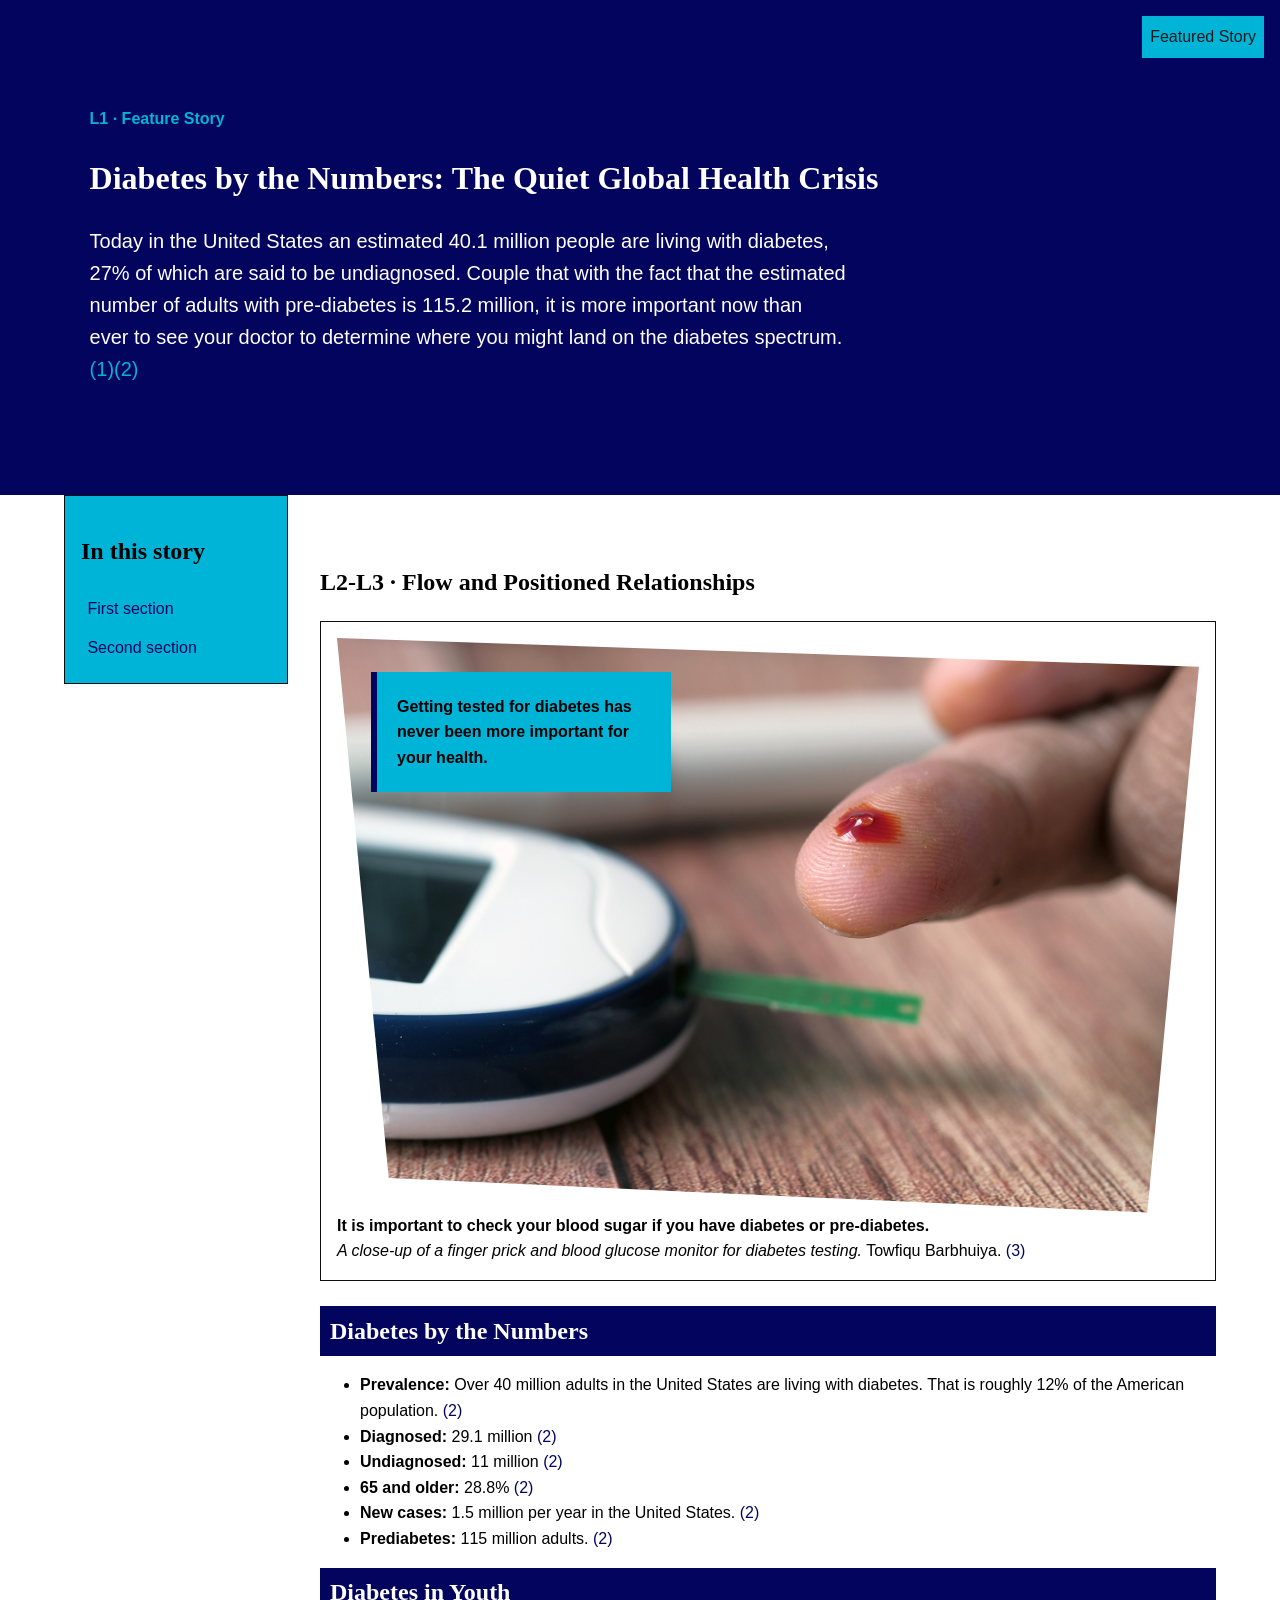
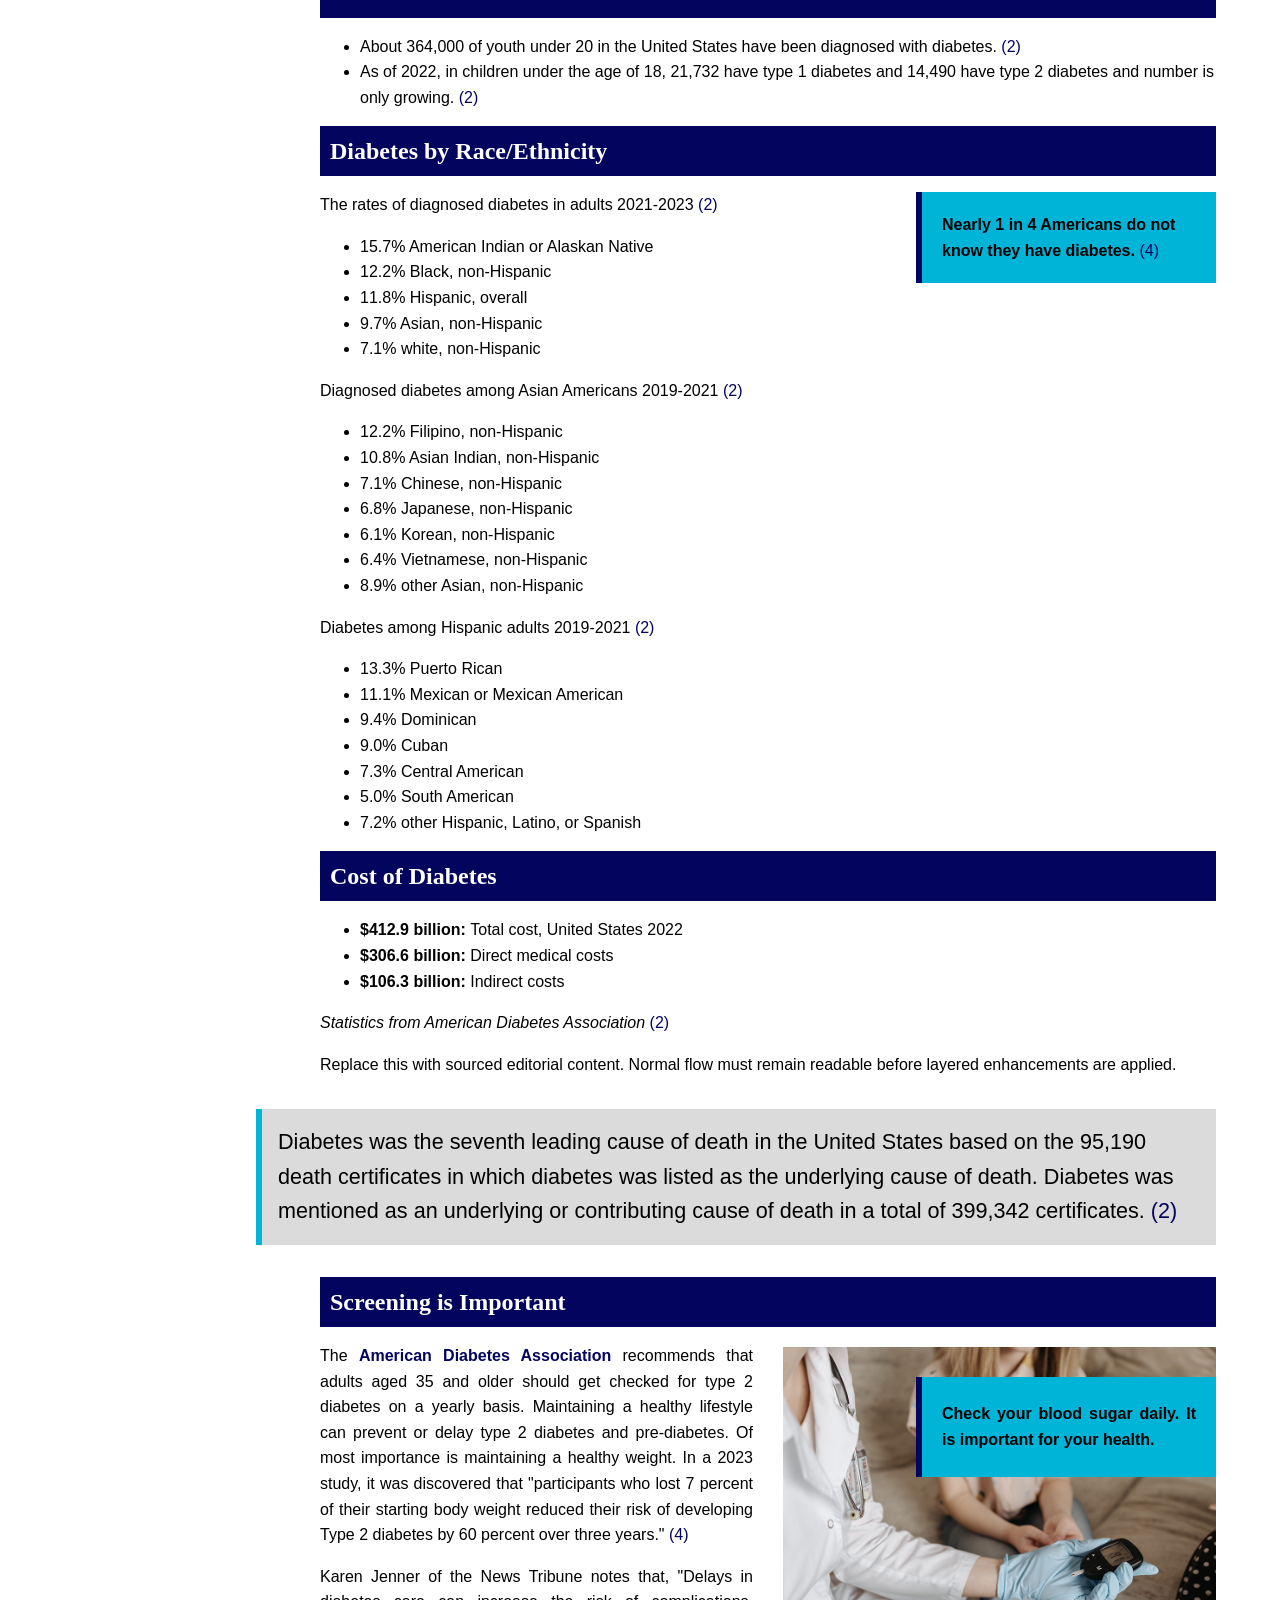
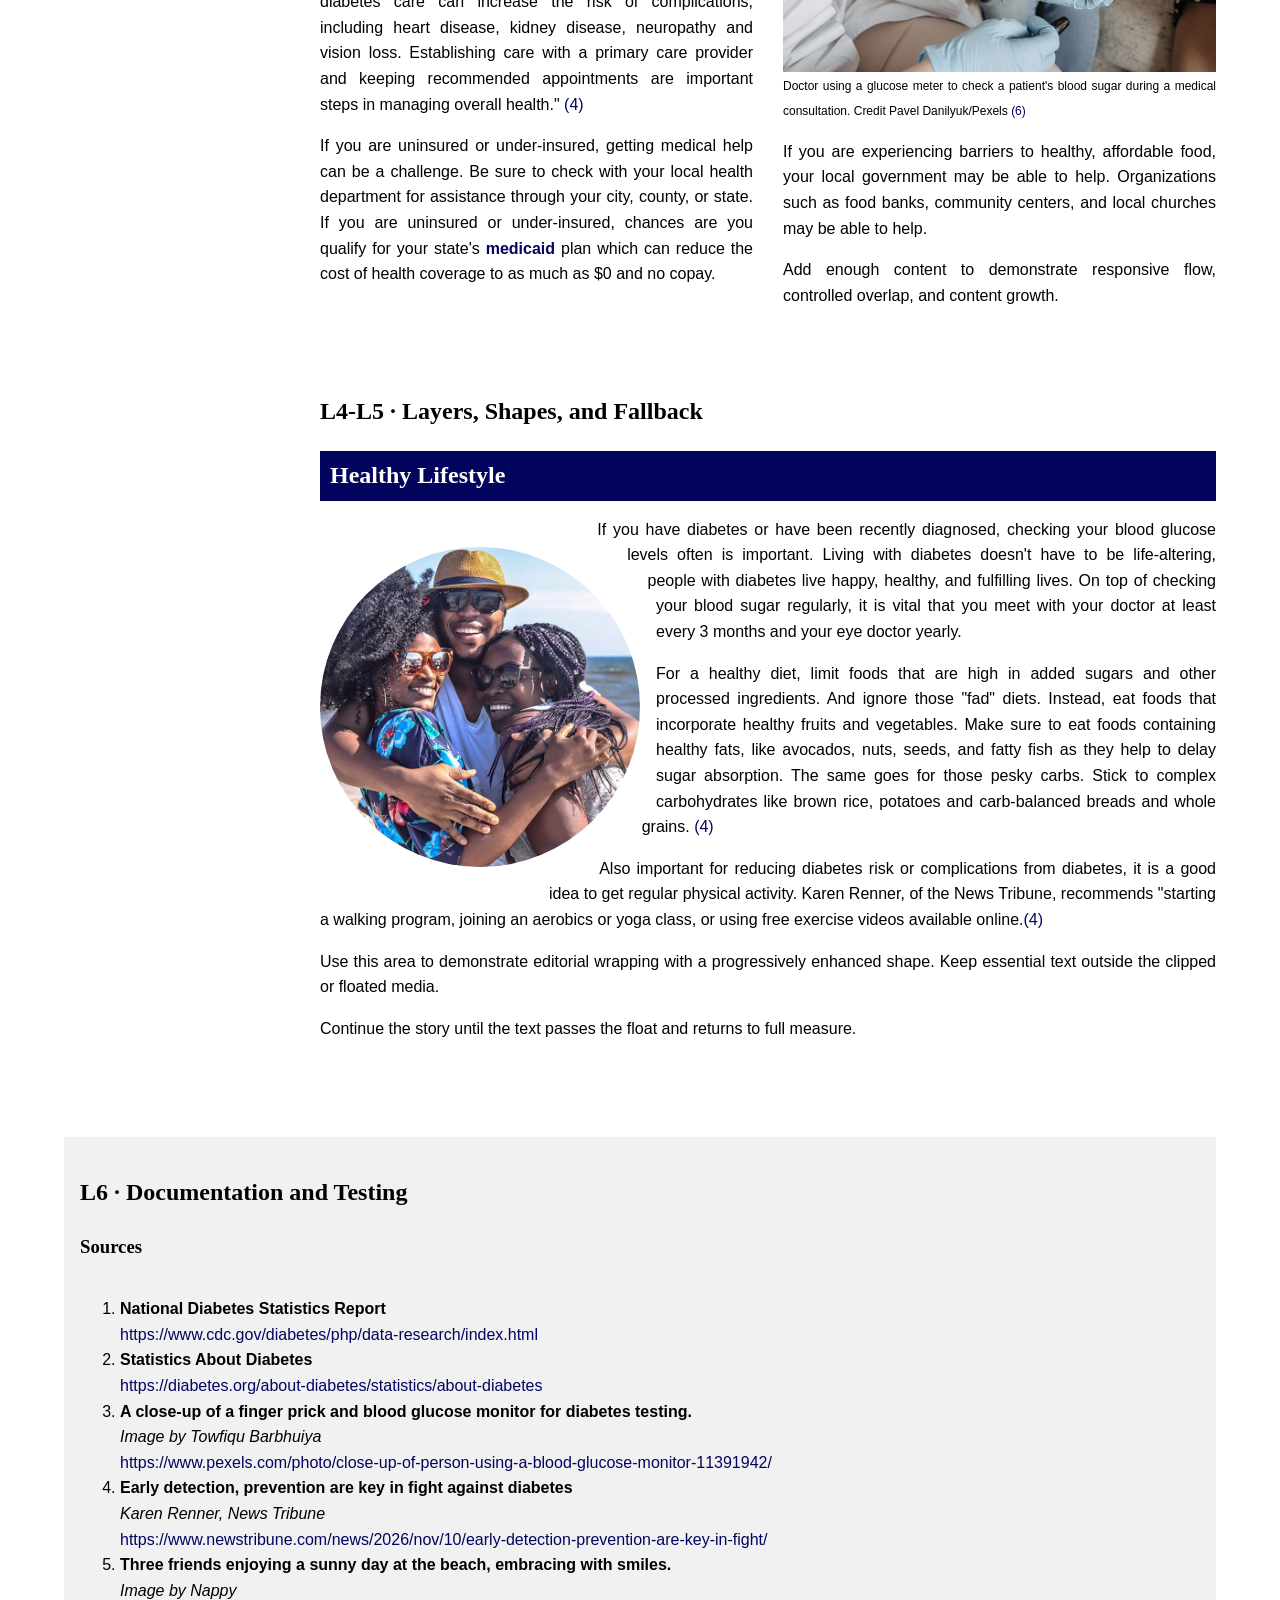
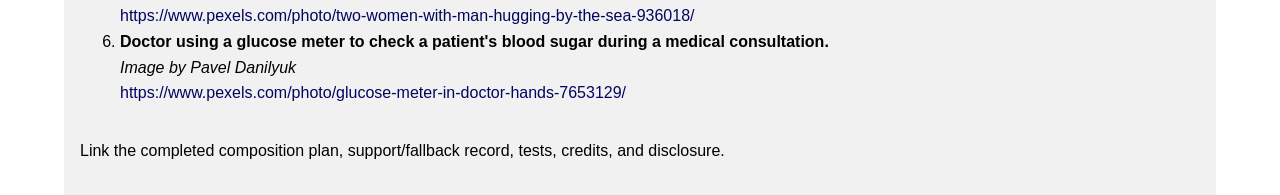
==== index.html @ 7f9986db "Update Updated composition-plan.html" ====
<!doctype html>
<html lang="en">
  <head>
    <meta charset="utf-8" />
    <meta name="viewport" content="width=device-width,initial-scale=1" />
    <title>splomedahl | Module 4</title>
    <link rel="stylesheet" href="styles.css" />
  </head>
  <body>
    <header class="feature-header">
      <p class="eyebrow">L1 · Feature Story</p>
      <h1>Diabetes by the Numbers: The Quiet Global Health Crisis</h1>
      <p class="lede">
        Today in the United States an estimated 40.1 million people are living
        with diabetes, 27% of which are said to be undiagnosed. Couple that with
        the fact that the estimated number of adults with pre-diabetes is 115.2
        million, it is more important now than ever to see your doctor to
        determine where you might land on the diabetes spectrum.
        <a href="#source1">(1)</a><a href="#source2">(2)</a>
      </p>
      <span class="issue-badge">Featured Story</span>
    </header>
    <main>
      <aside class="story-guide">
        <h2>In this story</h2>
        <a href="#section-one">First section</a>
        <a href="#section-two">Second section</a>
      </aside>
      <article>
        <section id="section-one">
          <h2>L2-L3 · Flow and Positioned Relationships</h2>

          <figure class="feature-figure">
            <div class="figure-overlay">
              <strong
                >Getting tested for diabetes has never been more important for
                your health.</strong
              >
            </div>
            <img
              src="img/diabetes-glucose-monitor.jpg"
              alt="A close-up of a finger prick and blood glucose monitor for diabetes testing."
              width="1000"
              height="700"
            />
            <figcaption>
              <strong
                >It is important to check your blood sugar if you have diabetes
                or pre-diabetes.</strong
              ><br />
              <em
                >A close-up of a finger prick and blood glucose monitor for
                diabetes testing.</em
              >
              Towfiqu Barbhuiya. <a href="#source3">(3)</a>
            </figcaption>
          </figure>
          <br />
          <div class="article-heading"><h2>Diabetes by the Numbers</h2></div>
          <ul>
            <li>
              <strong>Prevalence: </strong>Over 40 million adults in the United
              States are living with diabetes. That is roughly 12% of the
              American population. <a href="#source2">(2)</a>
            </li>
            <li>
              <strong>Diagnosed: </strong>29.1 million
              <a href="#source2">(2)</a>
            </li>
            <li>
              <strong>Undiagnosed: </strong>11 million
              <a href="#source2">(2)</a>
            </li>
            <li>
              <strong>65 and older: </strong>28.8% <a href="#source2">(2)</a>
            </li>
            <li>
              <strong>New cases: </strong>1.5 million per year in the United
              States. <a href="#source2">(2)</a>
            </li>
            <li>
              <strong>Prediabetes: </strong>115 million adults.
              <a href="#source2">(2)</a>
            </li>
          </ul>
          <div class="article-heading"><h2>Diabetes in Youth</h2></div>
          <ul>
            <li>
              About 364,000 of youth under 20 in the United States have been
              diagnosed with diabetes. <a href="#source2">(2)</a>
            </li>
            <li>
              As of 2022, in children under the age of 18, 21,732 have type 1
              diabetes and 14,490 have type 2 diabetes and number is only
              growing. <a href="#source2">(2)</a>
            </li>
          </ul>
          <div class="article-heading">
            <h2>Diabetes by Race/Ethnicity</h2>
          </div>
          <div class="ethnicity-numbers">
            <p>
              The rates of diagnosed diabetes in adults 2021-2023
              <a href="#source2">(2)</a>
            </p>
            <ul>
              <li>15.7% American Indian or Alaskan Native</li>
              <li>12.2% Black, non-Hispanic</li>
              <li>11.8% Hispanic, overall</li>
              <li>9.7% Asian, non-Hispanic</li>
              <li>7.1% white, non-Hispanic</li>
            </ul>
            <p>
              Diagnosed diabetes among Asian Americans 2019-2021
              <a href="#source2">(2)</a>
            </p>
            <ul>
              <li>12.2% Filipino, non-Hispanic</li>
              <li>10.8% Asian Indian, non-Hispanic</li>
              <li>7.1% Chinese, non-Hispanic</li>
              <li>6.8% Japanese, non-Hispanic</li>
              <li>6.1% Korean, non-Hispanic</li>
              <li>6.4% Vietnamese, non-Hispanic</li>
              <li>8.9% other Asian, non-Hispanic</li>
            </ul>
            <p>
              Diabetes among Hispanic adults 2019-2021
              <a href="#source2">(2)</a>
            </p>
            <ul>
              <li>13.3% Puerto Rican</li>
              <li>11.1% Mexican or Mexican American</li>
              <li>9.4% Dominican</li>
              <li>9.0% Cuban</li>
              <li>7.3% Central American</li>
              <li>5.0% South American</li>
              <li>7.2% other Hispanic, Latino, or Spanish</li>
            </ul>
            <div class="fact-box">
              <strong
                >Nearly 1 in 4 Americans do not know they have diabetes.</strong
              >
              <a href="#source4">(4)</a>
            </div>
          </div>
          <div class="article-heading">
            <h2>Cost of Diabetes</h2>
          </div>
          <ul>
            <li>
              <strong>$412.9 billion: </strong>Total cost, United States 2022
            </li>
            <li><strong>$306.6 billion: </strong>Direct medical costs</li>
            <li><strong>$106.3 billion: </strong>Indirect costs</li>
          </ul>
          <p>
            <em>Statistics from American Diabetes Association</em>
            <a href="#source2">(2)</a>
          </p>

          <p>
            Replace this with sourced editorial content. Normal flow must remain
            readable before layered enhancements are applied.
          </p>
          <blockquote class="pull-quote">
            Diabetes was the seventh leading cause of death in the United States
            based on the 95,190 death certificates in which diabetes was listed
            as the underlying cause of death. Diabetes was mentioned as an
            underlying or contributing cause of death in a total of 399,342
            certificates. <a href="#source2">(2)</a>
          </blockquote>
          <div class="article-heading">
            <h2>Screening is Important</h2>
          </div>
          <div class="screening-grid">
            <div>
              <p>
                The
                <a href="https://diabetes.org/" target="_blank"
                  ><strong>American Diabetes Association</strong></a
                >
                recommends that adults aged 35 and older should get checked for
                type 2 diabetes on a yearly basis. Maintaining a healthy
                lifestyle can prevent or delay type 2 diabetes and pre-diabetes.
                Of most importance is maintaining a healthy weight. In a 2023
                study, it was discovered that "participants who lost 7 percent
                of their starting body weight reduced their risk of developing
                Type 2 diabetes by 60 percent over three years."
                <a href="#source4">(4)</a>
              </p>
              <p>
                Karen Jenner of the News Tribune notes that, "Delays in diabetes
                care can increase the risk of complications, including heart
                disease, kidney disease, neuropathy and vision loss.
                Establishing care with a primary care provider and keeping
                recommended appointments are important steps in managing overall
                health." <a href="#source4">(4)</a>
              </p>
              <p>
                If you are uninsured or under-insured, getting medical help can
                be a challenge. Be sure to check with your local health
                department for assistance through your city, county, or state.
                If you are uninsured or under-insured, chances are you qualify
                for your state's
                <a href="https://www.medicaid.gov/" target="_blank"
                  ><strong>medicaid</strong></a
                >
                plan which can reduce the cost of health coverage to as much as
                $0 and no copay.
              </p>
            </div>
            <div class="grid-right">
              <div class="screening-img-overlay">
                <strong
                  >Check your blood sugar daily. It is important for your
                  health.</strong
                >
              </div>
              <img
                src="img/testing-blood-sugar.jpg"
                alt="Doctor with glucose monitor performing blood sugar test."
              />
              <caption>
                <span style="font-size: 12px">
                  Doctor using a glucose meter to check a patient's blood sugar
                  during a medical consultation. Credit Pavel Danilyuk/Pexels
                  <a href="#source6">(6)</a></span
                >
              </caption>
              <p>
                If you are experiencing barriers to healthy, affordable food,
                your local government may be able to help. Organizations such as
                food banks, community centers, and local churches may be able to
                help.
              </p>
              <p>
                Add enough content to demonstrate responsive flow, controlled
                overlap, and content growth.
              </p>
            </div>
          </div>
        </section>
        <section id="section-two">
          <h2>L4-L5 · Layers, Shapes, and Fallback</h2>
          <div class="article-heading">
            <h2>Healthy Lifestyle</h2>
          </div>
          <div class="sect2-padding">
            <img
              class="shape-portrait"
              src="img/happy-people-on-beach.jpg"
              alt="Happy people on the beach in the sun."
              width="600"
              height="600"
            />
            <p>
              If you have diabetes or have been recently diagnosed, checking
              your blood glucose levels often is important. Living with diabetes
              doesn't have to be life-altering, people with diabetes live happy,
              healthy, and fulfilling lives. On top of checking your blood sugar
              regularly, it is vital that you meet with your doctor at least
              every 3 months and your eye doctor yearly.
            </p>
            <p>
              For a healthy diet, limit foods that are high in added sugars and
              other processed ingredients. And ignore those "fad" diets.
              Instead, eat foods that incorporate healthy fruits and vegetables.
              Make sure to eat foods containing healthy fats, like avocados,
              nuts, seeds, and fatty fish as they help to delay sugar
              absorption. The same goes for those pesky carbs. Stick to complex
              carbohydrates like brown rice, potatoes and carb-balanced breads
              and whole grains.
              <a href="#source4">(4)</a>
            </p>
            <p>
              Also important for reducing diabetes risk or complications from
              diabetes, it is a good idea to get regular physical activity.
              Karen Renner, of the News Tribune, recommends "starting a walking
              program, joining an aerobics or yoga class, or using free exercise
              videos available online.<a href="#source4">(4)</a>
            </p>

            <p>
              Use this area to demonstrate editorial wrapping with a
              progressively enhanced shape. Keep essential text outside the
              clipped or floated media.
            </p>
            <p>
              Continue the story until the text passes the float and returns to
              full measure.
            </p>
          </div>
        </section>
      </article>
      <section class="documentation">
        <h2>L6 · Documentation and Testing</h2>
        <h3>Sources</h3>
        <div class="sources">
          <ol>
            <li id="source1">
              <strong>National Diabetes Statistics Report</strong><br />
              <a
                href="https://www.cdc.gov/diabetes/php/data-research/index.html"
                target="_blank"
                >https://www.cdc.gov/diabetes/php/data-research/index.html</a
              >
            </li>
            <li id="source2">
              <strong>Statistics About Diabetes</strong><br />
              <a
                href="https://diabetes.org/about-diabetes/statistics/about-diabetes"
                target="_blank"
                >https://diabetes.org/about-diabetes/statistics/about-diabetes</a
              >
            </li>

            <li id="source3">
              <strong
                >A close-up of a finger prick and blood glucose monitor for
                diabetes testing.</strong
              ><br />
              <em>Image by Towfiqu Barbhuiya</em><br />
              <a
                href="https://www.pexels.com/photo/close-up-of-person-using-a-blood-glucose-monitor-11391942/"
                target="_blank"
                >https://www.pexels.com/photo/close-up-of-person-using-a-blood-glucose-monitor-11391942/</a
              >
            </li>
            <li id="source4">
              <strong
                >Early detection, prevention are key in fight against
                diabetes</strong
              ><br />
              <em>Karen Renner, News Tribune</em><br />
              <a
                href="https://www.newstribune.com/news/2026/nov/10/early-detection-prevention-are-key-in-fight/"
                target="_blank"
                >https://www.newstribune.com/news/2026/nov/10/early-detection-prevention-are-key-in-fight/</a
              >
            </li>
            <li id="source5">
              <strong
                >Three friends enjoying a sunny day at the beach, embracing with
                smiles.</strong
              ><br />
              <em>Image by Nappy</em><br />
              <a
                href="https://www.pexels.com/photo/two-women-with-man-hugging-by-the-sea-936018/"
                target="_blank"
                >https://www.pexels.com/photo/two-women-with-man-hugging-by-the-sea-936018/</a
              >
            </li>
            <li id="source6">
              <strong
                >Doctor using a glucose meter to check a patient's blood sugar
                during a medical consultation.</strong
              ><br />
              <em>Image by Pavel Danilyuk</em><br />
              <a
                href="https://www.pexels.com/photo/glucose-meter-in-doctor-hands-7653129/"
                target="_blank"
                >https://www.pexels.com/photo/glucose-meter-in-doctor-hands-7653129/</a
              >
            </li>
          </ol>
          <p>
            Link the completed composition plan, support/fallback record, tests,
            credits, and disclosure.
          </p>
        </div>
      </section>
    </main>
  </body>
</html>
---- styles.css ----
:root {
  /* FONT SYSTEM */
  --font-body: "Montserrat", sans-serif;
  --font-display: "Lora", serif;
  --size-base: 1rem;
  --size-h1: 2.5rem;
  --size-h2: 2rem;
  --size-h3: 1.25rem;
  --size-caption: 0.5rem;
  --line-height-body: 1.6;
  --font-weight: 700;

  /* COLOR SCHEME */
  --color-bg: #ffffff;
  --color-bg-light: #f2f2f2;
  --color-surface: #dbdbdb;
  --color-text: #000000;
  --color-action: #03045e;
  --color-accent: #00b4d8;
  --color-hover: #00ff00;
  --color-border: #0d0d0d;
  --color-border-light: #ccc;
  --color-error: red;
  --color-error-bg: #ffdddd;
  --color-valid: green;
  --color-disabled: gray;
  --color-muted: #5c6670;

  /* SPACING AND SCALING */
  --space-xxs: 0.15rem;
  --space-xs: 0.25rem;
  --space-sm: 0.5rem;
  --space-md: 1rem;
  --space-mlg: 1.25rem;
  --space-lg: 1.5rem;
  --space-xl: 2rem;

  /* SIZING & MEASURE */
  --measure: 68ch;
  --measure-max-width: 1200px;

  /* BORDER RADIUS */
  --radius-sm: 0.25rem;
  --radius-md: 0.5rem;
  --radius-lg: 1rem;

  /* BORDER & FOCUS RINGS */
  --border-thin: 1px solid var(--color-border);
  --border-thin-light: 1px solid var(--color-border-light);
  --border-thick: 2px solid var(--color-border);
  --focus-ring: 3px solid var(--color-accent);
}
*,
*::before,
*::after {
  box-sizing: border-box;
}
html {
  scroll-behavior: smooth;
}
body {
  margin: 0;
  color: var(--color-text);
  background: var(--color-bg);
  font-family: var(--font-body);
  line-height: 1.6;
}
h1,
h2,
h3,
h4 {
  font-family: var(--font-display);
}
a {
  color: var(--color-action);
  text-decoration: none;
}
a:hover {
  text-decoration: underline;
}
.feature-header {
  position: relative;
  padding: clamp(2rem, 7vw, 6rem);
  background: var(--color-action);
  color: #fff;
}
.eyebrow {
  color: var(--color-accent);
  font-weight: 700;
}
.lede {
  max-width: var(--measure);
  font-size: 1.25rem;
}
.lede a {
  color: var(--color-accent);
}
.lede a:hover {
  color: var(--color-bg);
}
.issue-badge {
  position: absolute;
  inset-block-start: 1rem;
  inset-inline-end: 1rem;
  padding: 0.5rem;
  background: var(--color-accent);
  color: #191919;
}
main {
  display: grid;
  gap: 2rem;
  max-width: 72rem;
  margin: auto;
  padding: var(--space-3);
}
article {
  min-width: 0;
}
article section {
  display: flow-root;
  margin-block: 3rem;
  scroll-margin-block-start: 6rem;
}
.story-guide {
  align-self: start;
  padding: 1rem;
  border: 1px solid var(--color-border);
  background-color: var(--color-accent);
}
.story-guide a {
  display: block;
  padding: 0.4rem;
  color: var(--color-action);
}
.story-guide a:hover {
  text-decoration: underline;
}
.article-heading {
  display: flex;
  position: sticky;
  top: 0;
  z-index: 1;
  width: 100%;
  height: 50px;
  background-color: var(--color-action);
  color: var(--color-bg);
  align-items: center;
  padding-left: 10px;
}
.feature-figure {
  position: relative;
  margin: 0;
  padding: 1rem;
  border: 1px solid var(--color-border);
  border-radius: var(--radius);
  z-index: 1;
}
img {
  display: block;
  max-width: 100%;
  height: auto;
}
.figure-overlay {
  position: absolute;
  display: flex;
  background-color: var(--color-accent);
  width: 300px;
  height: 120px;
  top: 50px;
  left: 50px;
  padding: 20px;
  justify-content: center;
  align-items: center;
  border-left: 6px solid var(--color-action);
  z-index: 2;
}
.pull-quote {
  margin: 2rem 0;
  padding: 1rem;
  border-inline-start: 0.4rem solid var(--color-accent);
  font-size: 1.35rem;
}
.ethnicity-numbers {
  position: relative;
}
.fact-box {
  position: absolute;
  display: block;
  top: 0;
  right: 0;
  padding: 20px;
  width: 300px;
  height: auto;
  background-color: var(--color-accent);
  border-left: 6px solid var(--color-action);
}
.fact-box a {
  color: var(--color-action);
}
.fact-box a:hover {
  text-decoration: underline;
}
.screening-grid {
  display: grid;
  grid-template-columns: 1fr 1fr;
  gap: 30px;
  text-align: justify;
}
.grid-right {
  position: relative;
  padding-top: 20px;
}
.screening-img-overlay {
  display: flex;
  position: absolute;
  background-color: var(--color-accent);
  width: 300px;
  height: 100px;
  top: 50px;
  right: 0;
  padding: 20px;
  align-items: center;
  border-left: 6px solid var(--color-action);
}
.caption {
  font-size: 10px;
}
.sect2-padding {
  text-align: justify;
}
.shape-portrait {
  width: min(45%, 20rem);
  margin: 0 1rem 1rem 0;
  border-radius: 50%;
  margin-top: 30px;
}
.documentation {
  grid-column: 1/-1;
  padding: 1rem;
  background: #f1f1f1;
}
.sources {
  display: flex;
  flex-direction: column;
  width: 100%;
  height: auto;
  overflow-wrap: break-word;
  word-break: break-word;
}
@media (max-width: 768px) {
  .fact-box {
    position: relative;
    width: 100%;
    border: none;
  }
  .figure-overlay {
    position: relative;
    width: 100%;
    top: 0;
    left: 0;
    border: none;
  }
  .screening-grid {
    display: flex;
    flex-direction: column;
    width: 100%;
    padding: var(--space-md);
    text-align: left;
  }
  .sect2-padding {
    padding: var(--space-md);
  }
  .screening-img-overlay {
    top: 0;
  }
}
@media (min-width: 52rem) {
  main {
    grid-template-columns: 14rem 1fr;
  }
  .story-guide {
    position: sticky;
    inset-block-start: 1rem;
    z-index: var(--layer-sticky);
  }
  .pull-quote {
    position: relative;
    z-index: var(--layer-raised);
    margin-inline-start: -4rem;
    background: var(--color-surface);
  }
  @supports (shape-outside: circle(50%)) {
    .shape-portrait {
      float: inline-start;
      shape-outside: circle(50%);
      shape-margin: 1rem;
    }
  }
}
@supports (clip-path: polygon(0 0)) {
  .feature-figure img {
    clip-path: polygon(0 0, 100% 5%, 94% 100%, 6% 94%);
  }
}
:focus-visible {
  outline: 0.2rem solid var(--color-accent);
  outline-offset: 0.2rem;
}
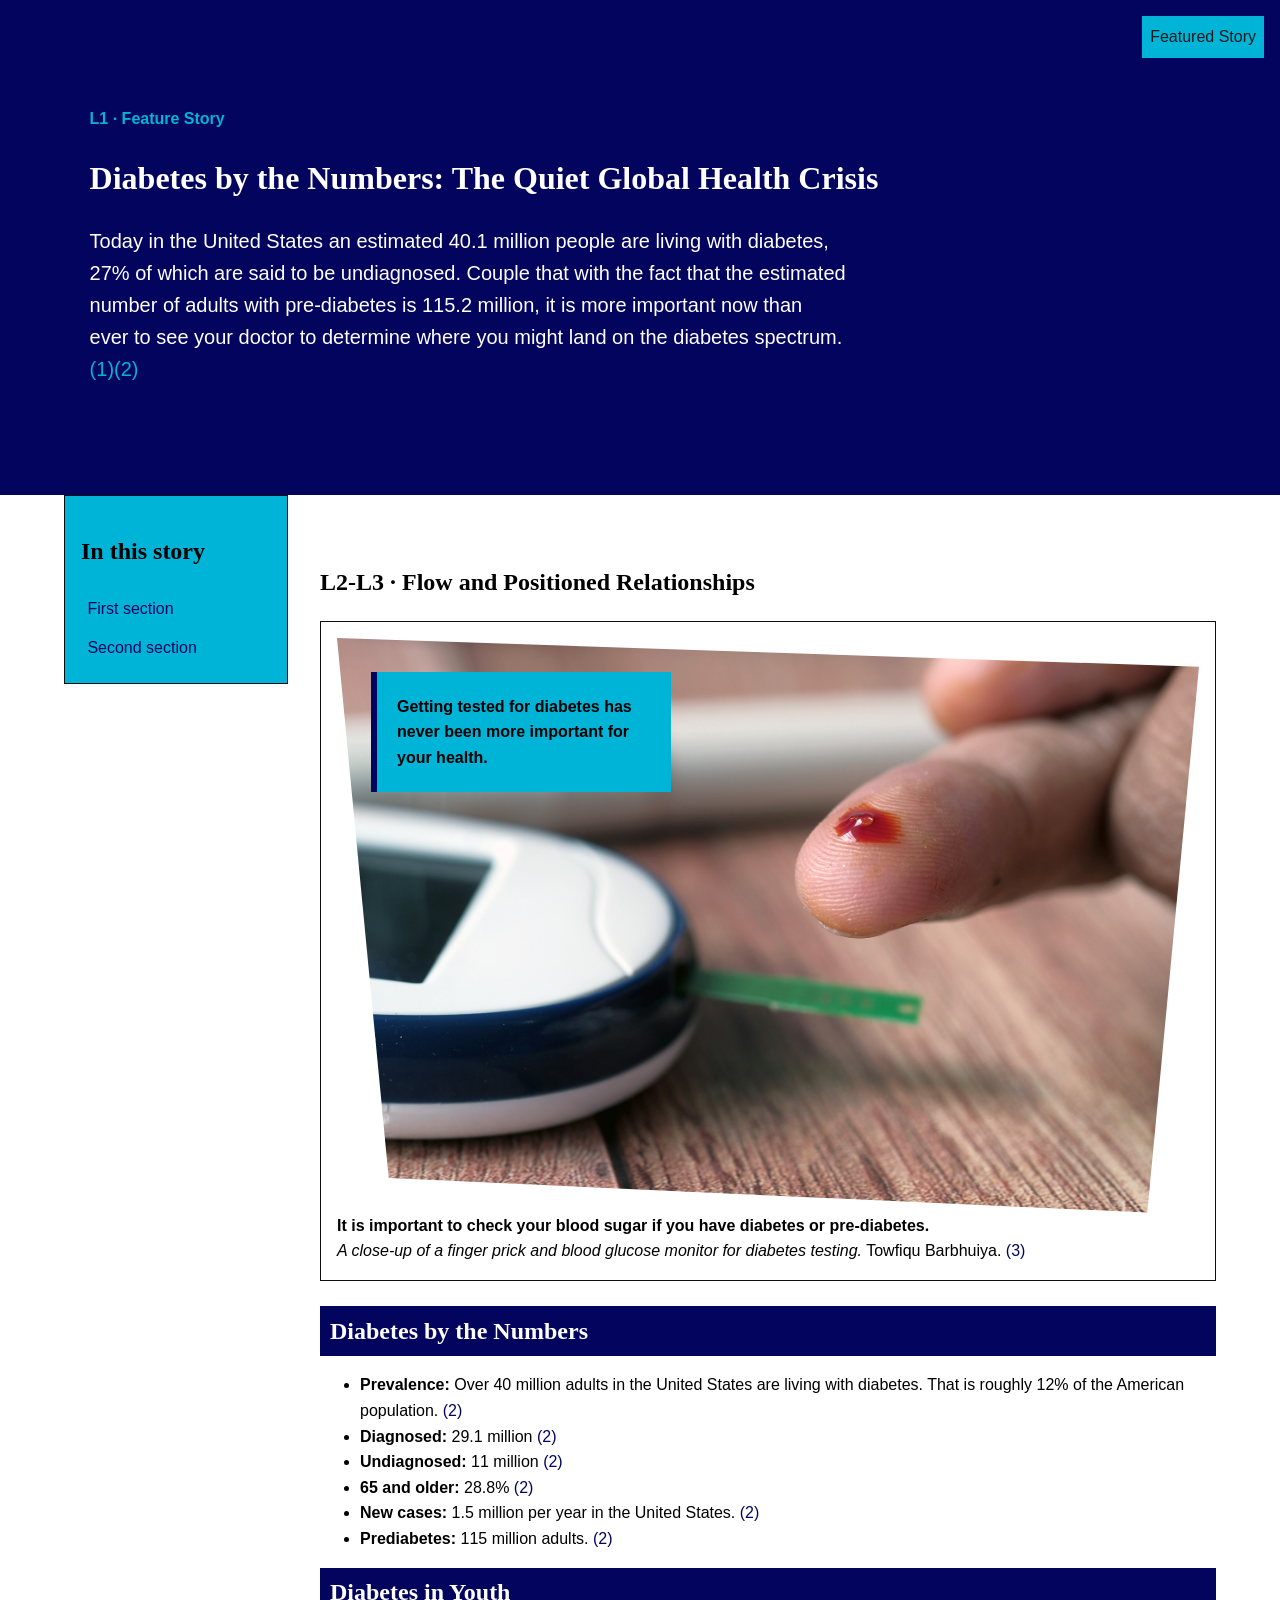
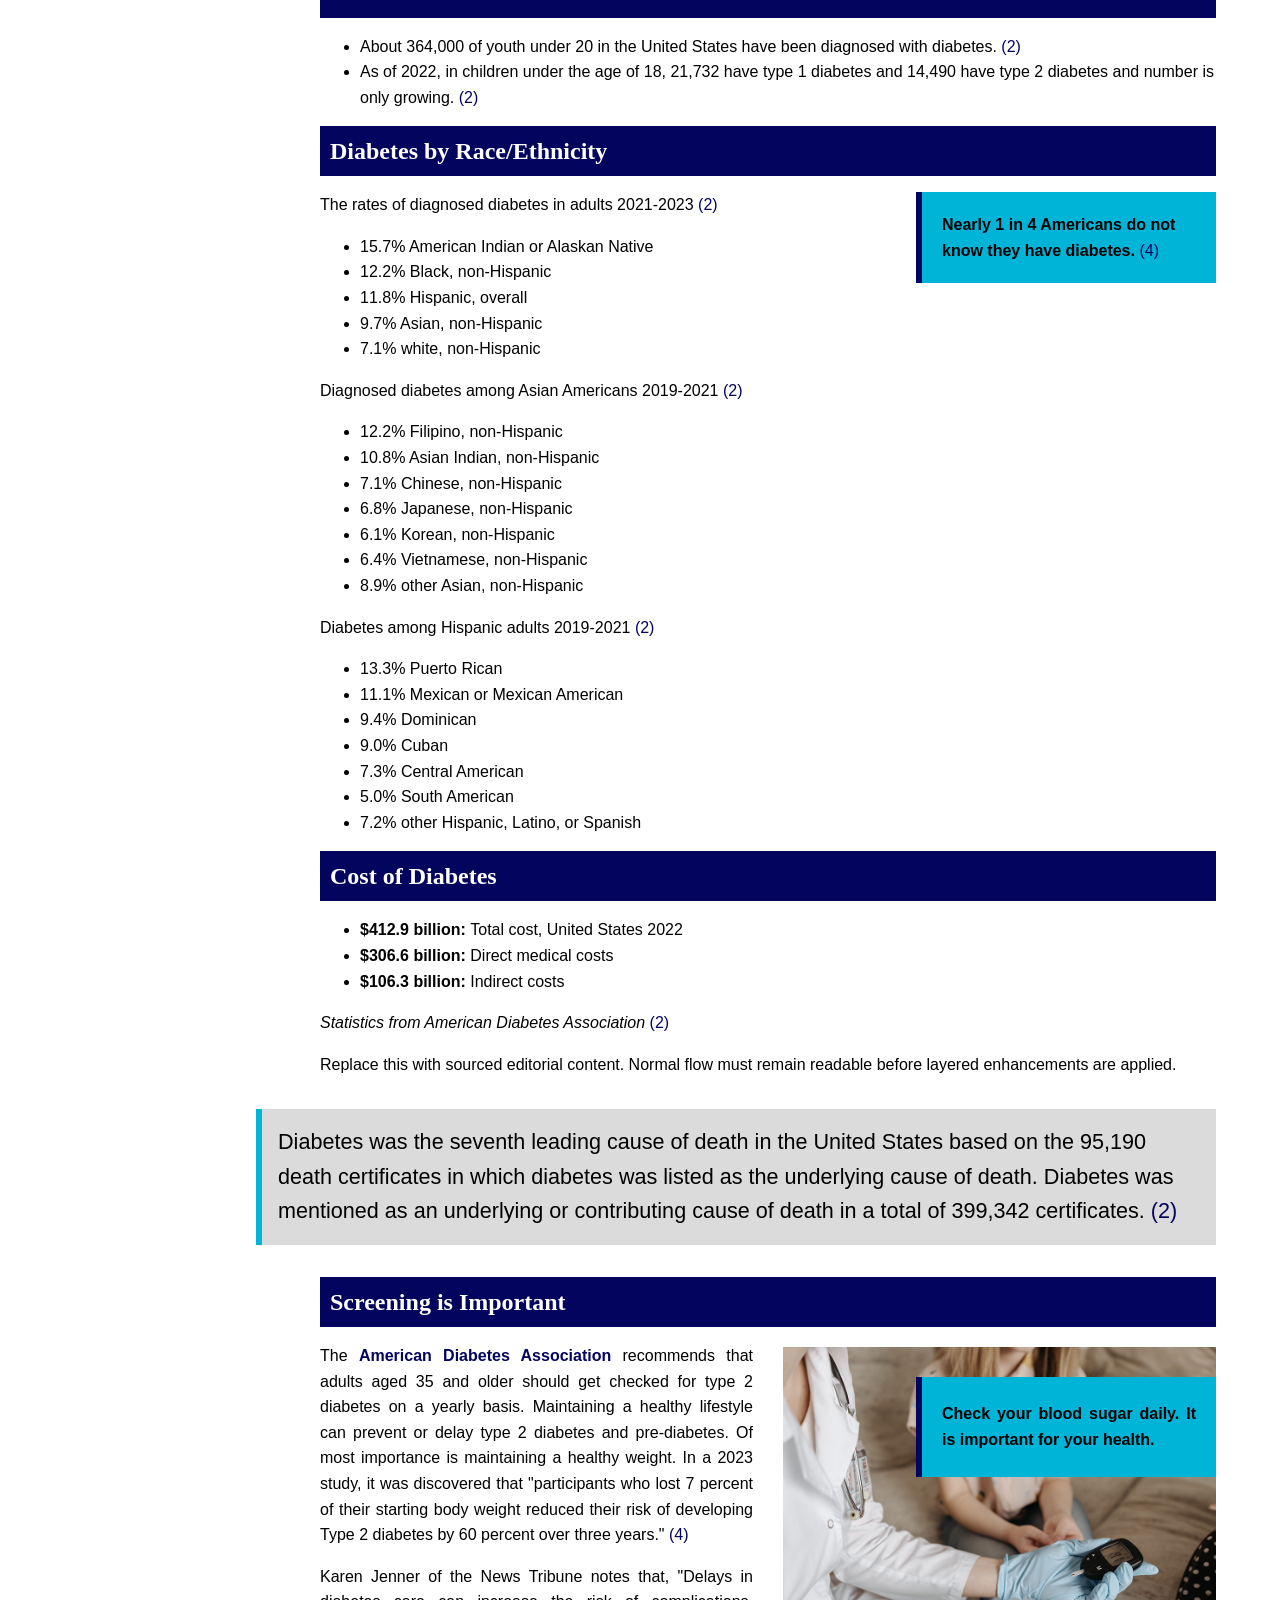
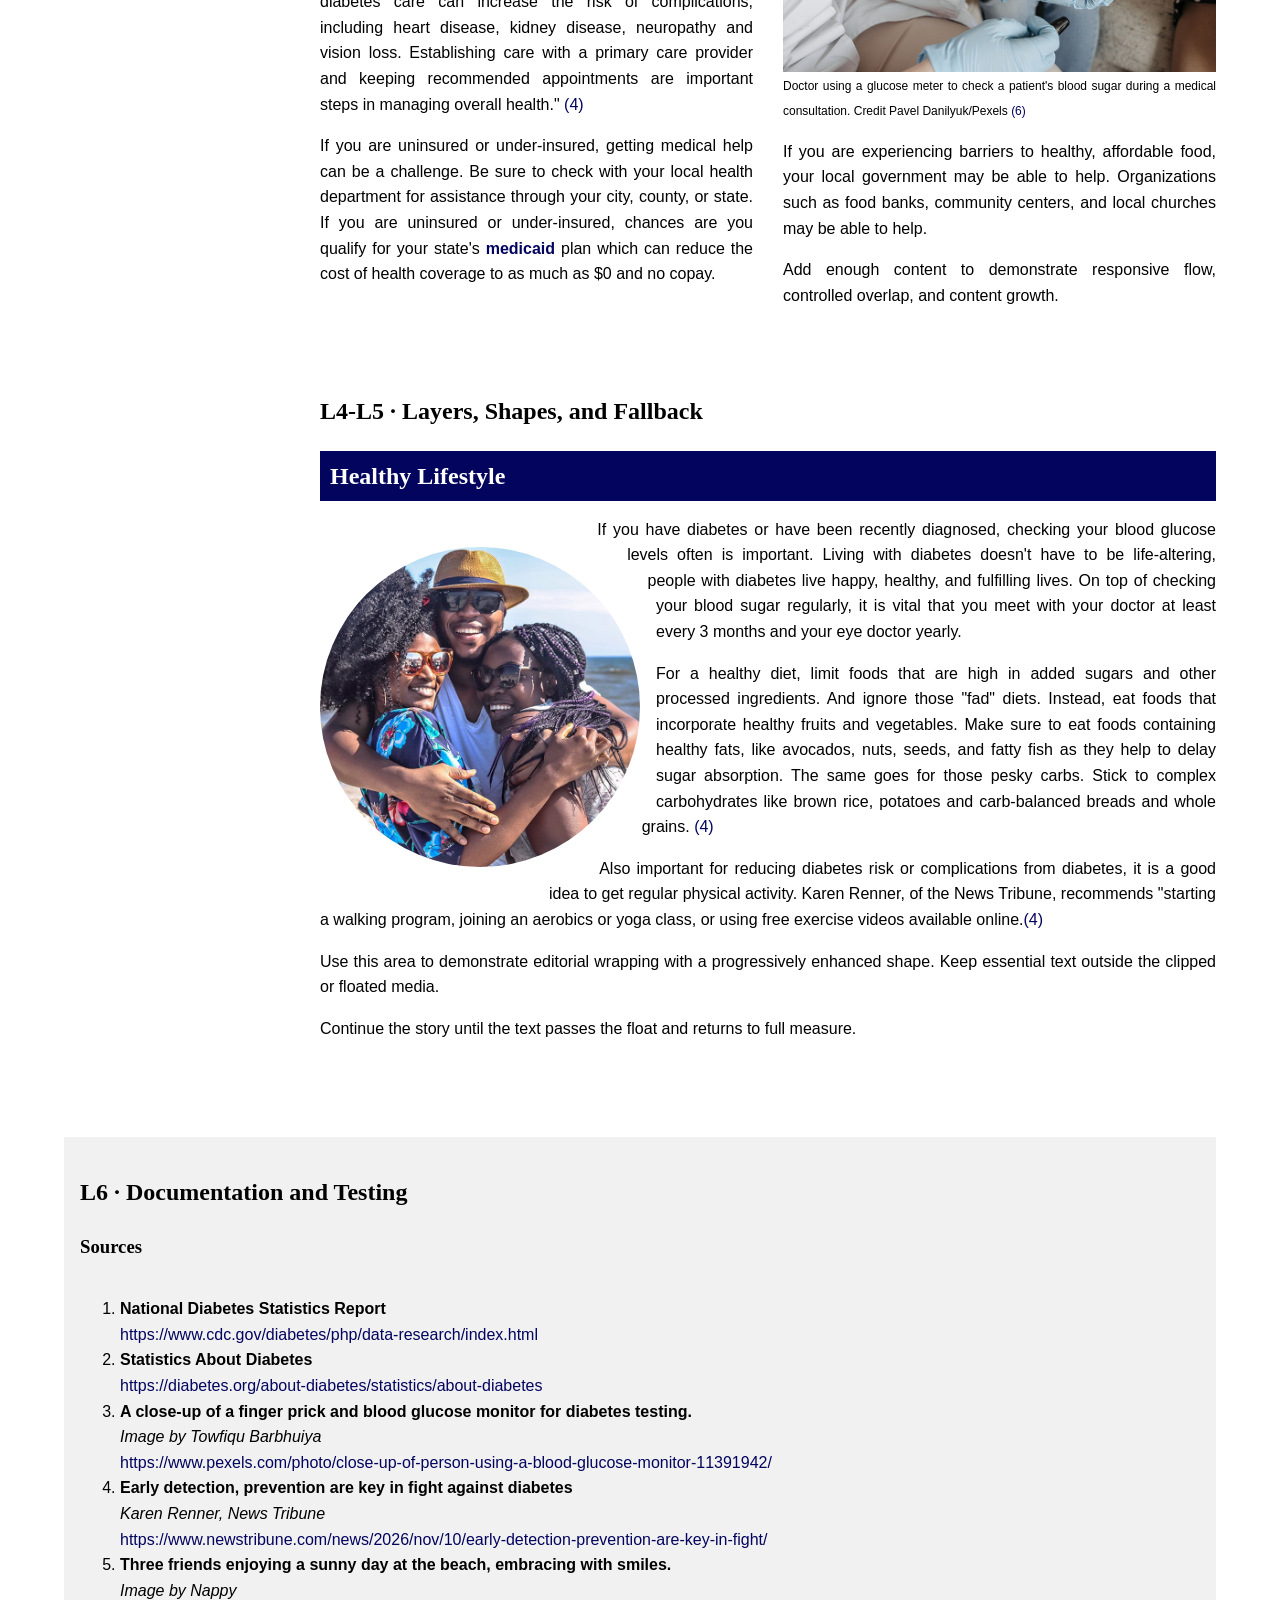
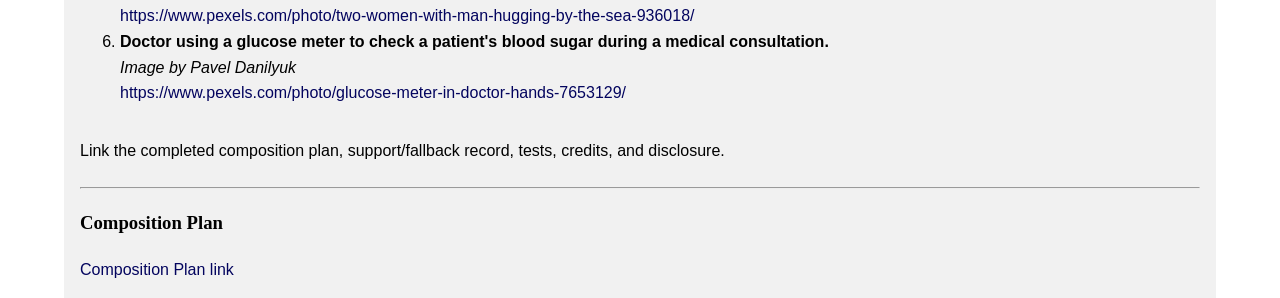
==== commit 9270c0a8: "Update Created support-fallback-record.html and added screenshot images." ====
--- a/index.html
+++ b/index.html
@@ -368,6 +368,9 @@
             credits, and disclosure.
           </p>
         </div>
+        <hr />
+        <h3>Composition Plan</h3>
+        <a href="composition-plan.html">Composition Plan link</a>
       </section>
     </main>
   </body>
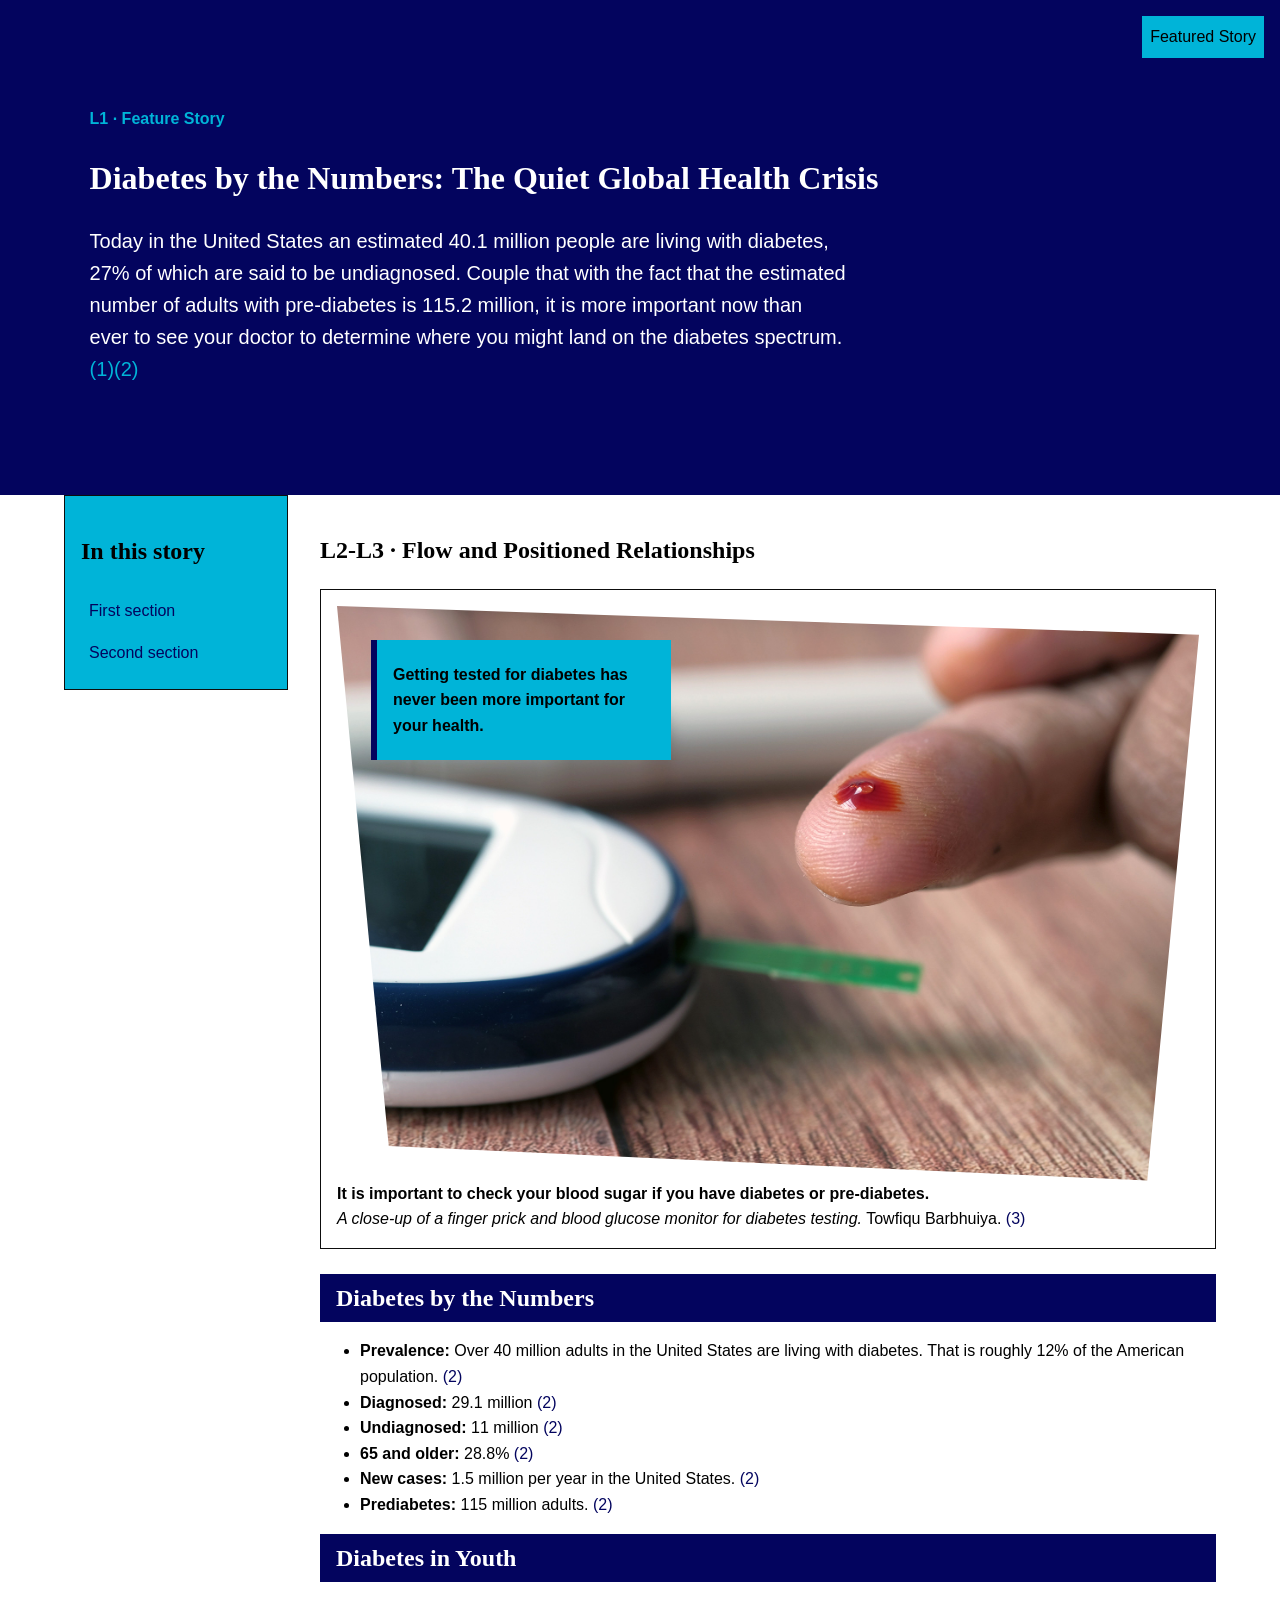
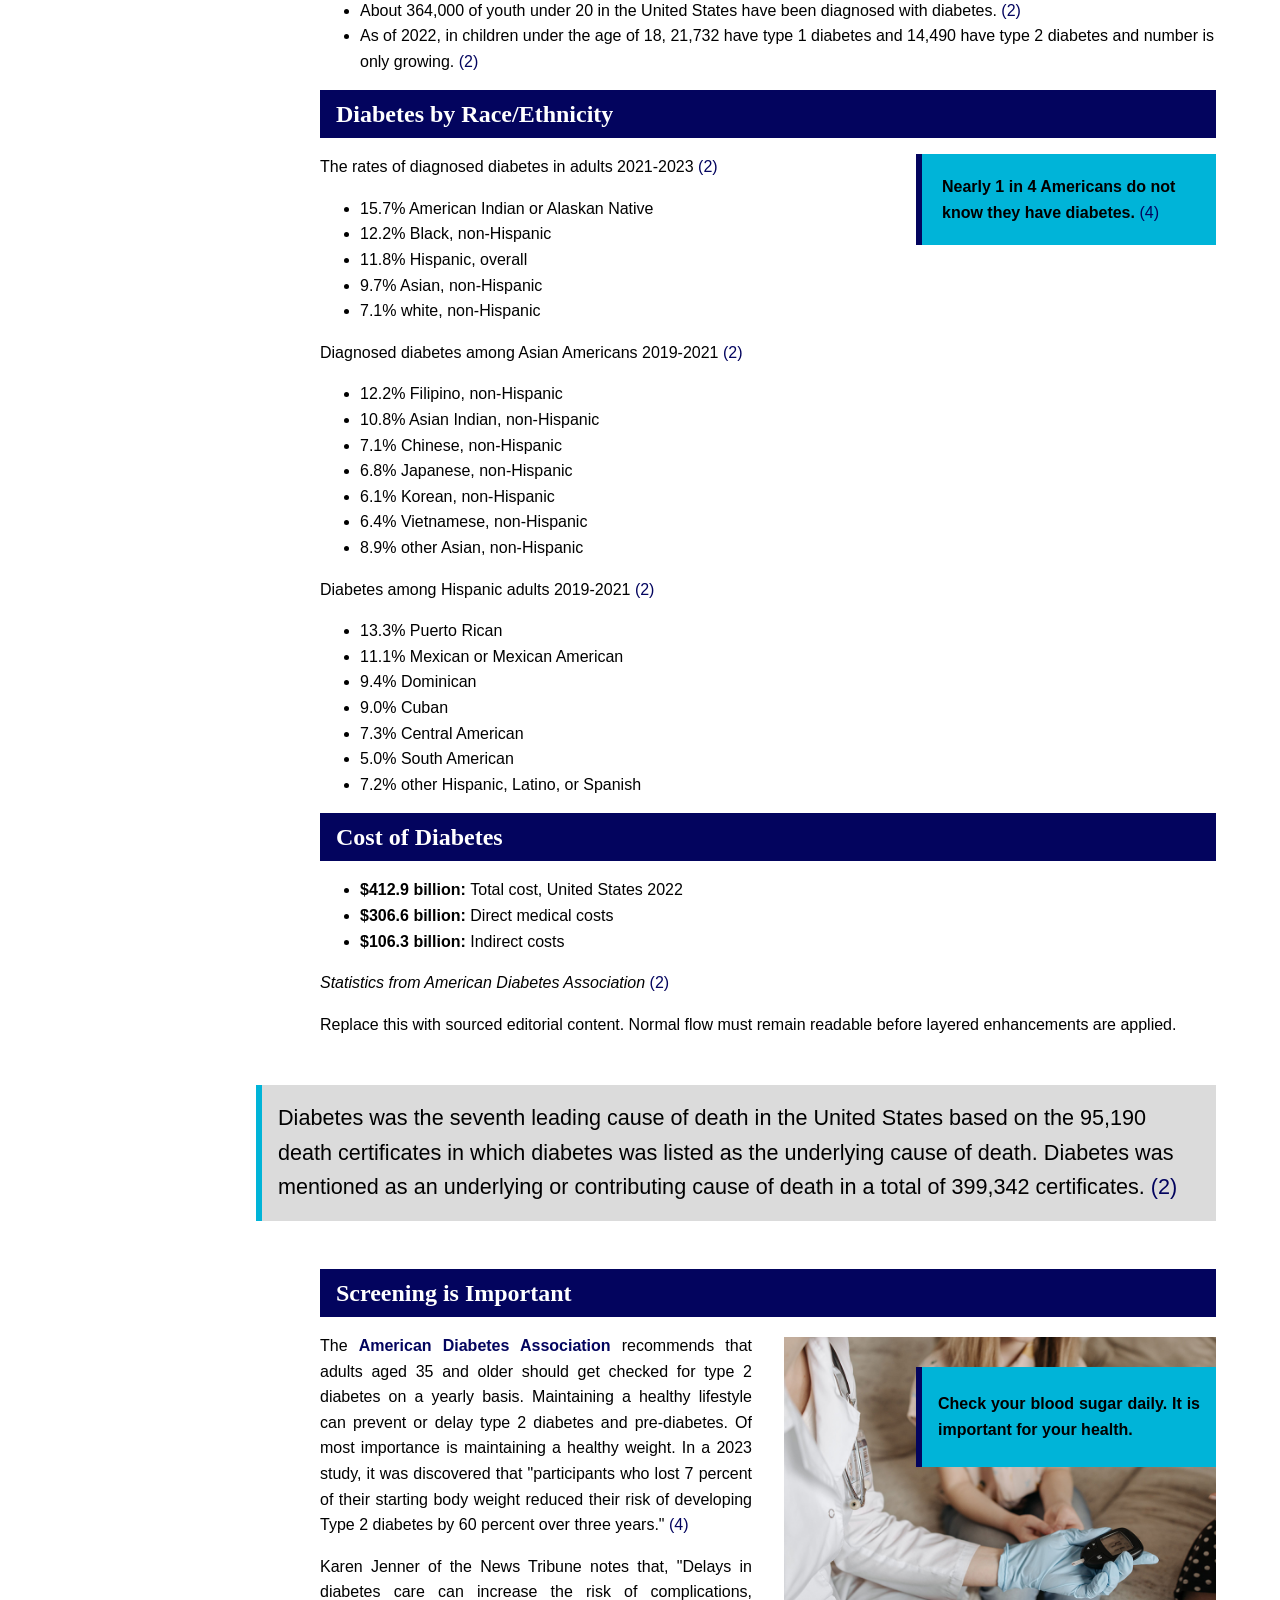
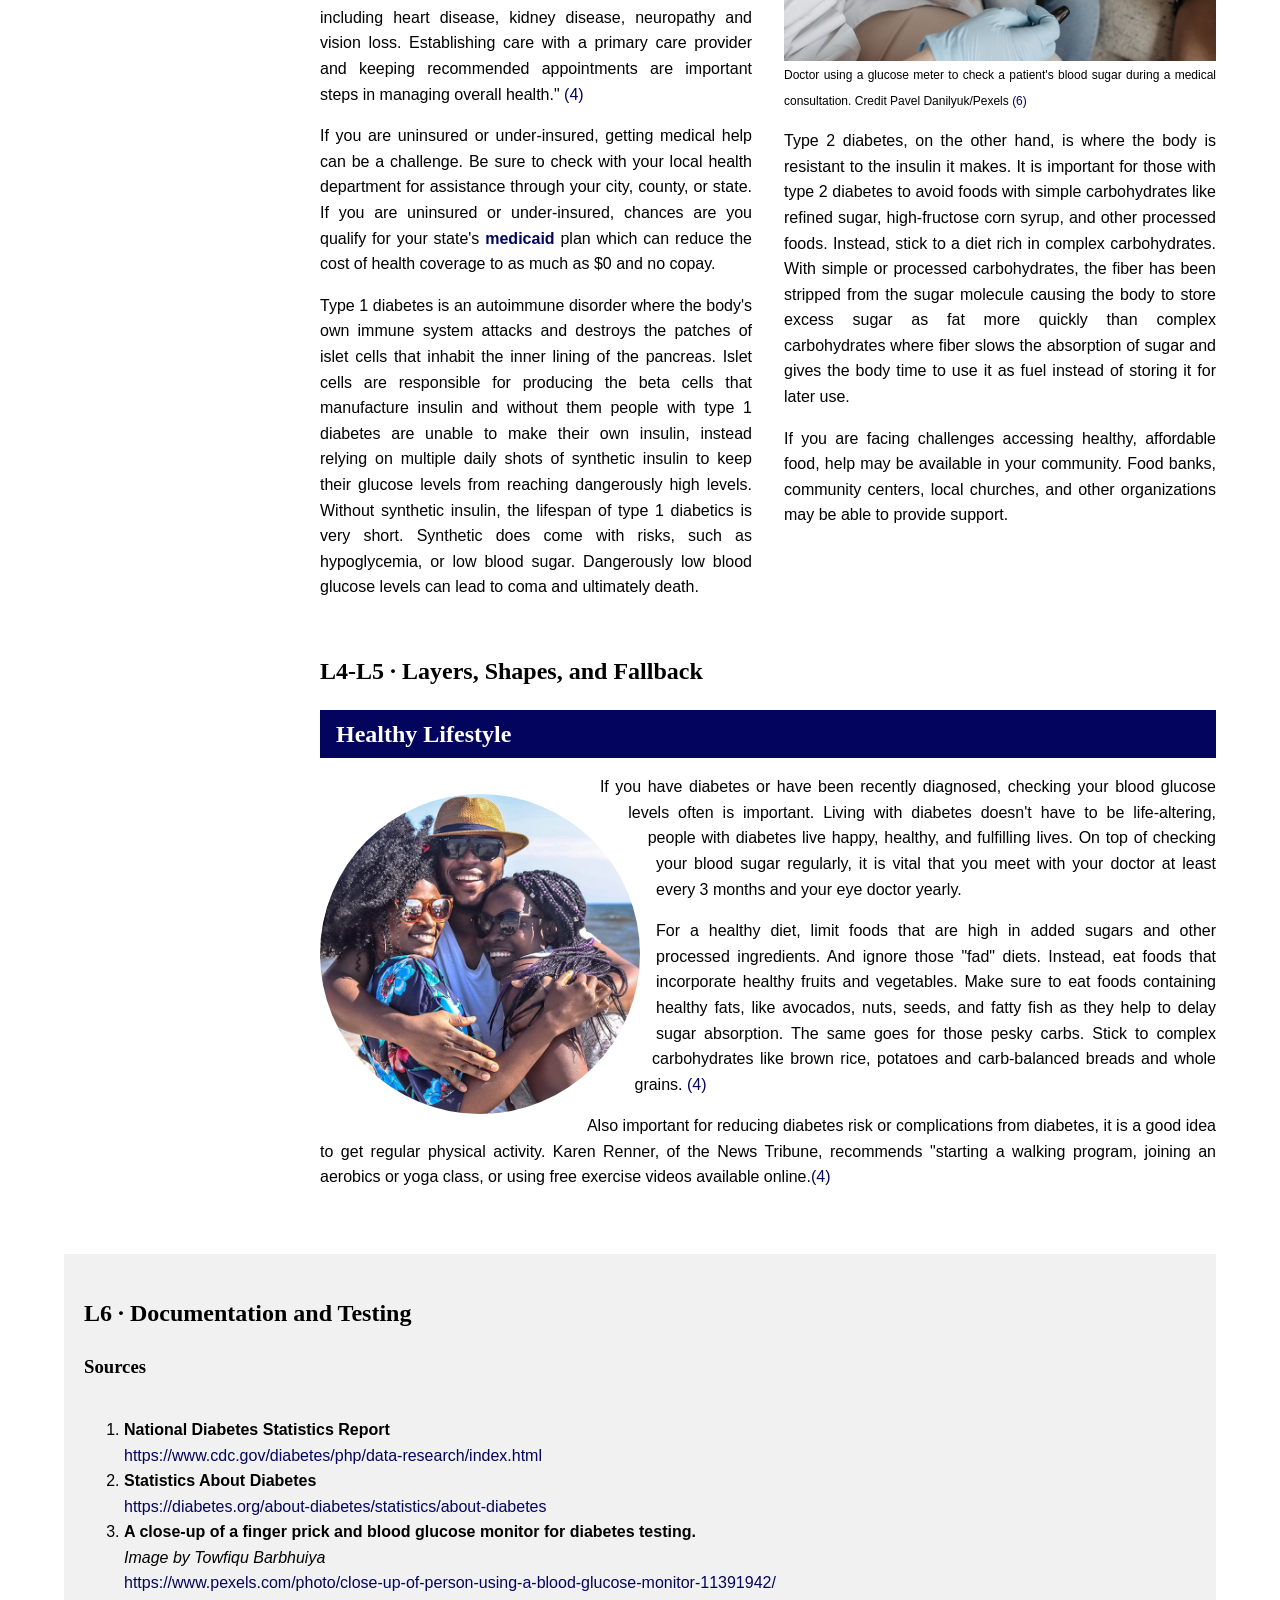
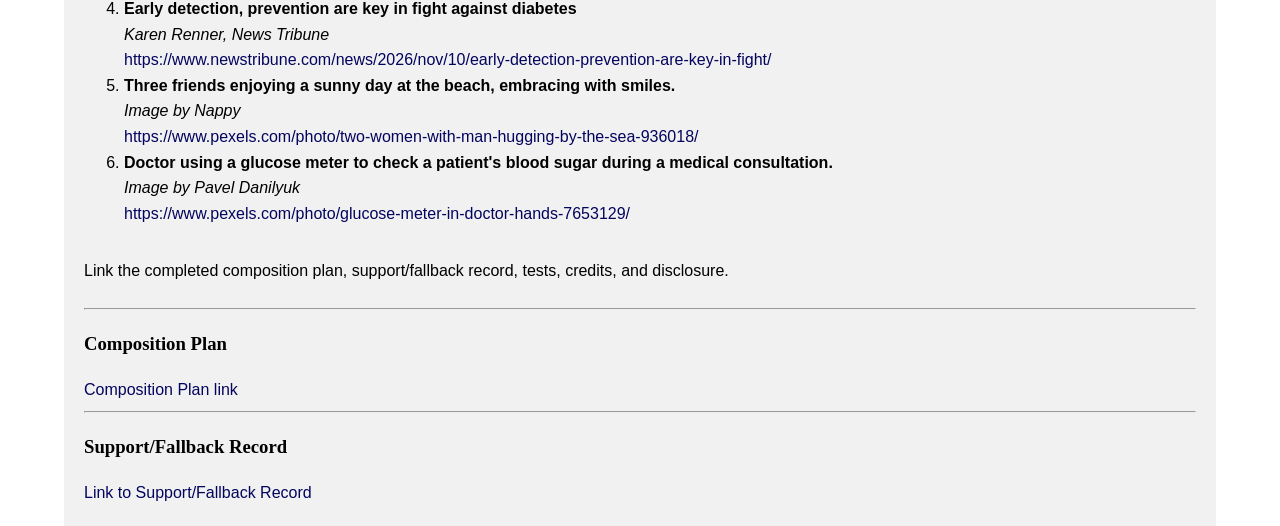
==== commit f76e2c11: "Update Added my own written content on diabetes to index.html" ====
--- a/index.html
+++ b/index.html
@@ -208,6 +208,20 @@
                 plan which can reduce the cost of health coverage to as much as
                 $0 and no copay.
               </p>
+              <p>
+                Type 1 diabetes is an autoimmune disorder where the body's own
+                immune system attacks and destroys the patches of islet cells
+                that inhabit the inner lining of the pancreas. Islet cells are
+                responsible for producing the beta cells that manufacture
+                insulin and without them people with type 1 diabetes are unable
+                to make their own insulin, instead relying on multiple daily
+                shots of synthetic insulin to keep their glucose levels from
+                reaching dangerously high levels. Without synthetic insulin, the
+                lifespan of type 1 diabetics is very short. Synthetic does come
+                with risks, such as hypoglycemia, or low blood sugar.
+                Dangerously low blood glucose levels can lead to coma and
+                ultimately death.
+              </p>
             </div>
             <div class="grid-right">
               <div class="screening-img-overlay">
@@ -228,15 +242,29 @@
                 >
               </caption>
               <p>
-                If you are experiencing barriers to healthy, affordable food,
-                your local government may be able to help. Organizations such as
-                food banks, community centers, and local churches may be able to
-                help.
-              </p>
+                Type 2 diabetes, on the other hand, is where the body is
+                resistant to the insulin it makes. It is important for those
+                with type 2 diabetes to avoid foods with simple carbohydrates
+                like refined sugar, high-fructose corn syrup, and other
+                processed foods. Instead, stick to a diet rich in complex
+                carbohydrates. With simple or processed carbohydrates, the fiber
+                has been stripped from the sugar molecule causing the body to
+                store excess sugar as fat more quickly than complex
+                carbohydrates where fiber slows the absorption of sugar and
+                gives the body time to use it as fuel instead of storing it for
+                later use.
+              </p>
+              <p>
+                If you are facing challenges accessing healthy, affordable food,
+                help may be available in your community. Food banks, community
+                centers, local churches, and other organizations may be able to
+                provide support.
+              </p>
+              <!--
               <p>
                 Add enough content to demonstrate responsive flow, controlled
                 overlap, and content growth.
-              </p>
+              </p>-->
             </div>
           </div>
         </section>
@@ -279,7 +307,7 @@
               program, joining an aerobics or yoga class, or using free exercise
               videos available online.<a href="#source4">(4)</a>
             </p>
-
+            <!--
             <p>
               Use this area to demonstrate editorial wrapping with a
               progressively enhanced shape. Keep essential text outside the
@@ -288,7 +316,7 @@
             <p>
               Continue the story until the text passes the float and returns to
               full measure.
-            </p>
+            </p>-->
           </div>
         </section>
       </article>
@@ -371,6 +399,11 @@
         <hr />
         <h3>Composition Plan</h3>
         <a href="composition-plan.html">Composition Plan link</a>
+        <hr />
+        <h3>Support/Fallback Record</h3>
+        <a href="support-fallback-record.html"
+          >Link to Support/Fallback Record</a
+        >
       </section>
     </main>
   </body>
--- a/styles.css
+++ b/styles.css
@@ -34,6 +34,7 @@
   --space-mlg: 1.25rem;
   --space-lg: 1.5rem;
   --space-xl: 2rem;
+  --space-xxl: 3rem;
 
   /* SIZING & MEASURE */
   --measure: 68ch;
@@ -63,7 +64,7 @@
   color: var(--color-text);
   background: var(--color-bg);
   font-family: var(--font-body);
-  line-height: 1.6;
+  line-height: var(--line-height-body);
 }
 h1,
 h2,
@@ -82,15 +83,15 @@
   position: relative;
   padding: clamp(2rem, 7vw, 6rem);
   background: var(--color-action);
-  color: #fff;
+  color: var(--color-bg);
 }
 .eyebrow {
   color: var(--color-accent);
-  font-weight: 700;
+  font-weight: var(--font-weight);
 }
 .lede {
   max-width: var(--measure);
-  font-size: 1.25rem;
+  font-size: var(--size-h3);
 }
 .lede a {
   color: var(--color-accent);
@@ -100,15 +101,15 @@
 }
 .issue-badge {
   position: absolute;
-  inset-block-start: 1rem;
-  inset-inline-end: 1rem;
-  padding: 0.5rem;
+  inset-block-start: var(--space-md);
+  inset-inline-end: var(--space-md);
+  padding: var(--space-sm);
   background: var(--color-accent);
-  color: #191919;
+  color: var(--color-text);
 }
 main {
   display: grid;
-  gap: 2rem;
+  gap: var(--space-xl);
   max-width: 72rem;
   margin: auto;
   padding: var(--space-3);
@@ -118,18 +119,18 @@
 }
 article section {
   display: flow-root;
-  margin-block: 3rem;
+  margin-block: var(--space-md);
   scroll-margin-block-start: 6rem;
 }
 .story-guide {
   align-self: start;
-  padding: 1rem;
+  padding: var(--space-md);
   border: 1px solid var(--color-border);
   background-color: var(--color-accent);
 }
 .story-guide a {
   display: block;
-  padding: 0.4rem;
+  padding: var(--space-sm);
   color: var(--color-action);
 }
 .story-guide a:hover {
@@ -141,16 +142,16 @@
   top: 0;
   z-index: 1;
   width: 100%;
-  height: 50px;
+  height: var(--space-xxl);
   background-color: var(--color-action);
   color: var(--color-bg);
   align-items: center;
-  padding-left: 10px;
+  padding-left: var(--space-md);
 }
 .feature-figure {
   position: relative;
   margin: 0;
-  padding: 1rem;
+  padding: var(--space-md);
   border: 1px solid var(--color-border);
   border-radius: var(--radius);
   z-index: 1;
@@ -168,15 +169,15 @@
   height: 120px;
   top: 50px;
   left: 50px;
-  padding: 20px;
+  padding: var(--space-md);
   justify-content: center;
   align-items: center;
   border-left: 6px solid var(--color-action);
   z-index: 2;
 }
 .pull-quote {
-  margin: 2rem 0;
-  padding: 1rem;
+  margin: var(--space-xxl) 0;
+  padding: var(--space-md);
   border-inline-start: 0.4rem solid var(--color-accent);
   font-size: 1.35rem;
 }
@@ -188,7 +189,7 @@
   display: block;
   top: 0;
   right: 0;
-  padding: 20px;
+  padding: var(--space-mlg);
   width: 300px;
   height: auto;
   background-color: var(--color-accent);
@@ -203,12 +204,12 @@
 .screening-grid {
   display: grid;
   grid-template-columns: 1fr 1fr;
-  gap: 30px;
+  gap: var(--space-xl);
   text-align: justify;
 }
 .grid-right {
   position: relative;
-  padding-top: 20px;
+  padding-top: var(--space-mlg);
 }
 .screening-img-overlay {
   display: flex;
@@ -218,12 +219,12 @@
   height: 100px;
   top: 50px;
   right: 0;
-  padding: 20px;
+  padding: var(--space-md);
   align-items: center;
   border-left: 6px solid var(--color-action);
 }
 .caption {
-  font-size: 10px;
+  font-size: var(--size-caption);
 }
 .sect2-padding {
   text-align: justify;
@@ -232,11 +233,11 @@
   width: min(45%, 20rem);
   margin: 0 1rem 1rem 0;
   border-radius: 50%;
-  margin-top: 30px;
+  margin-top: var(--space-mlg);
 }
 .documentation {
   grid-column: 1/-1;
-  padding: 1rem;
+  padding: var(--space-mlg);
   background: #f1f1f1;
 }
 .sources {
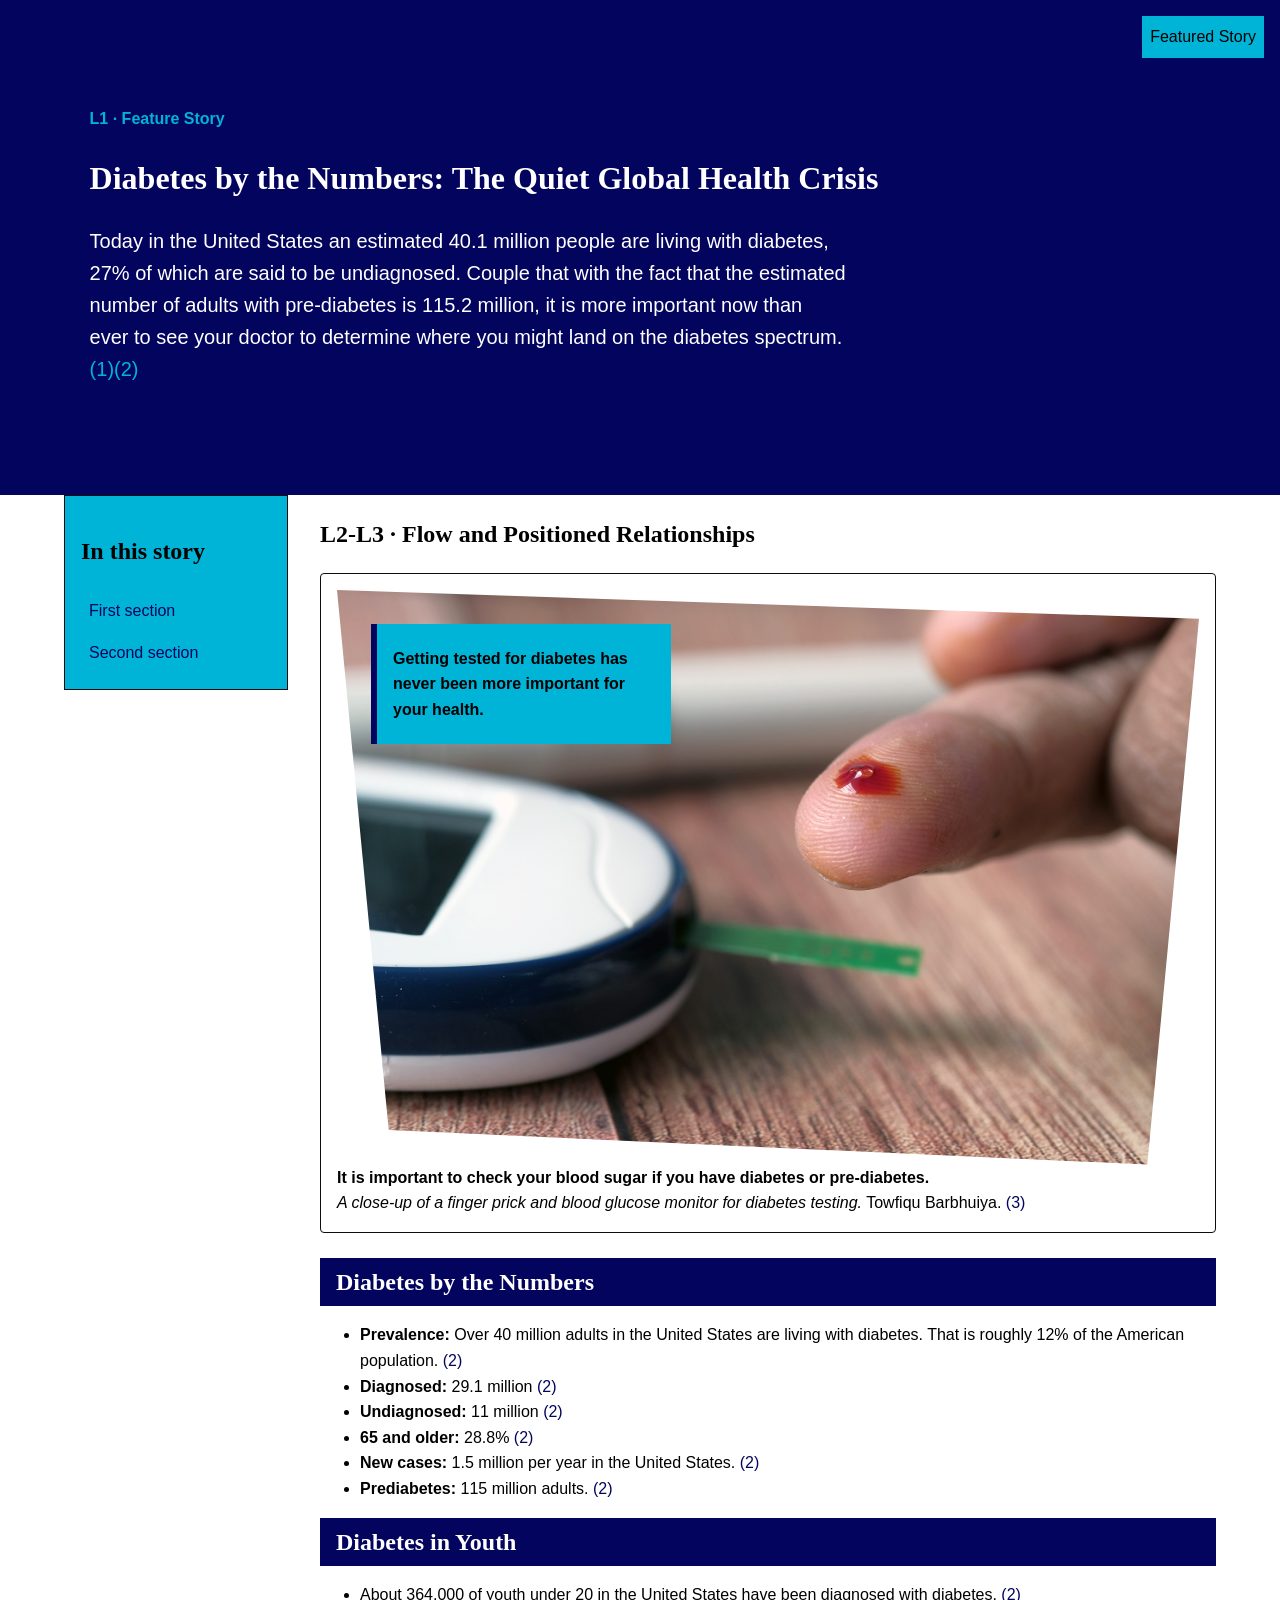
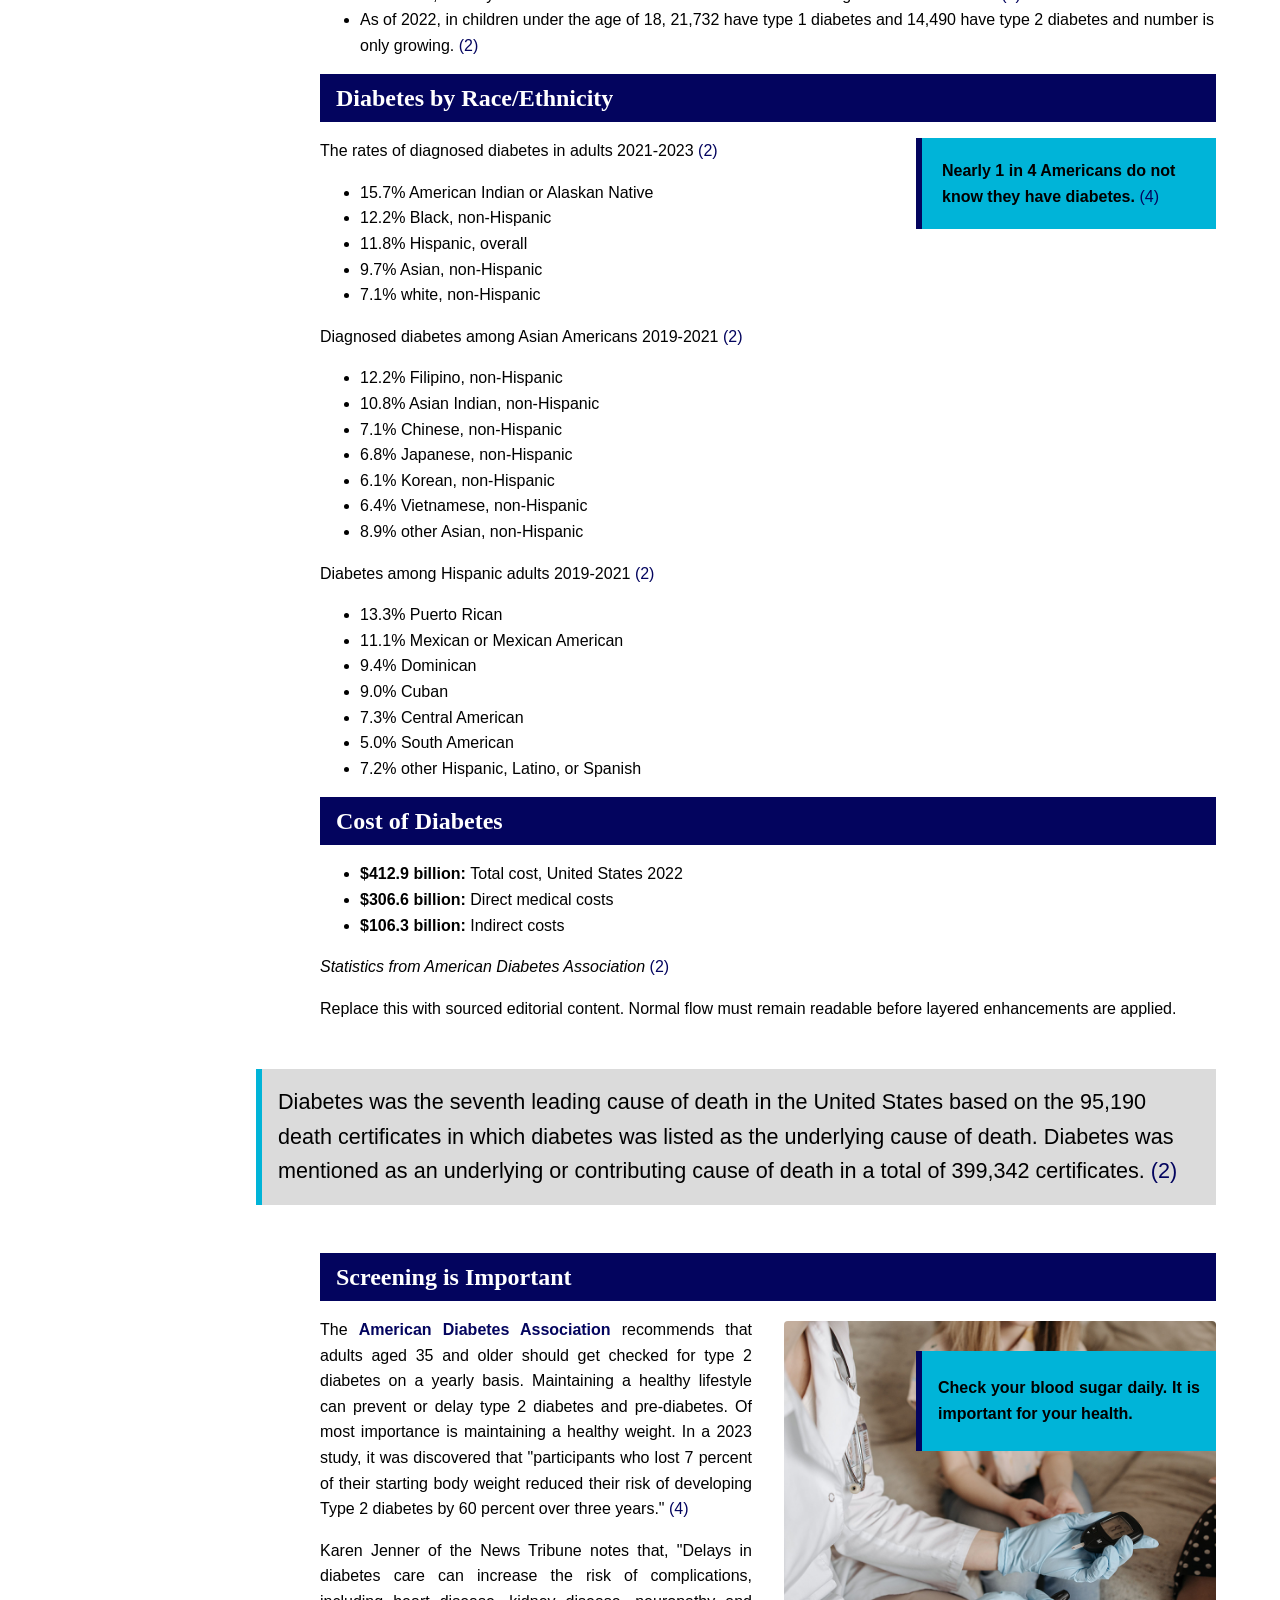
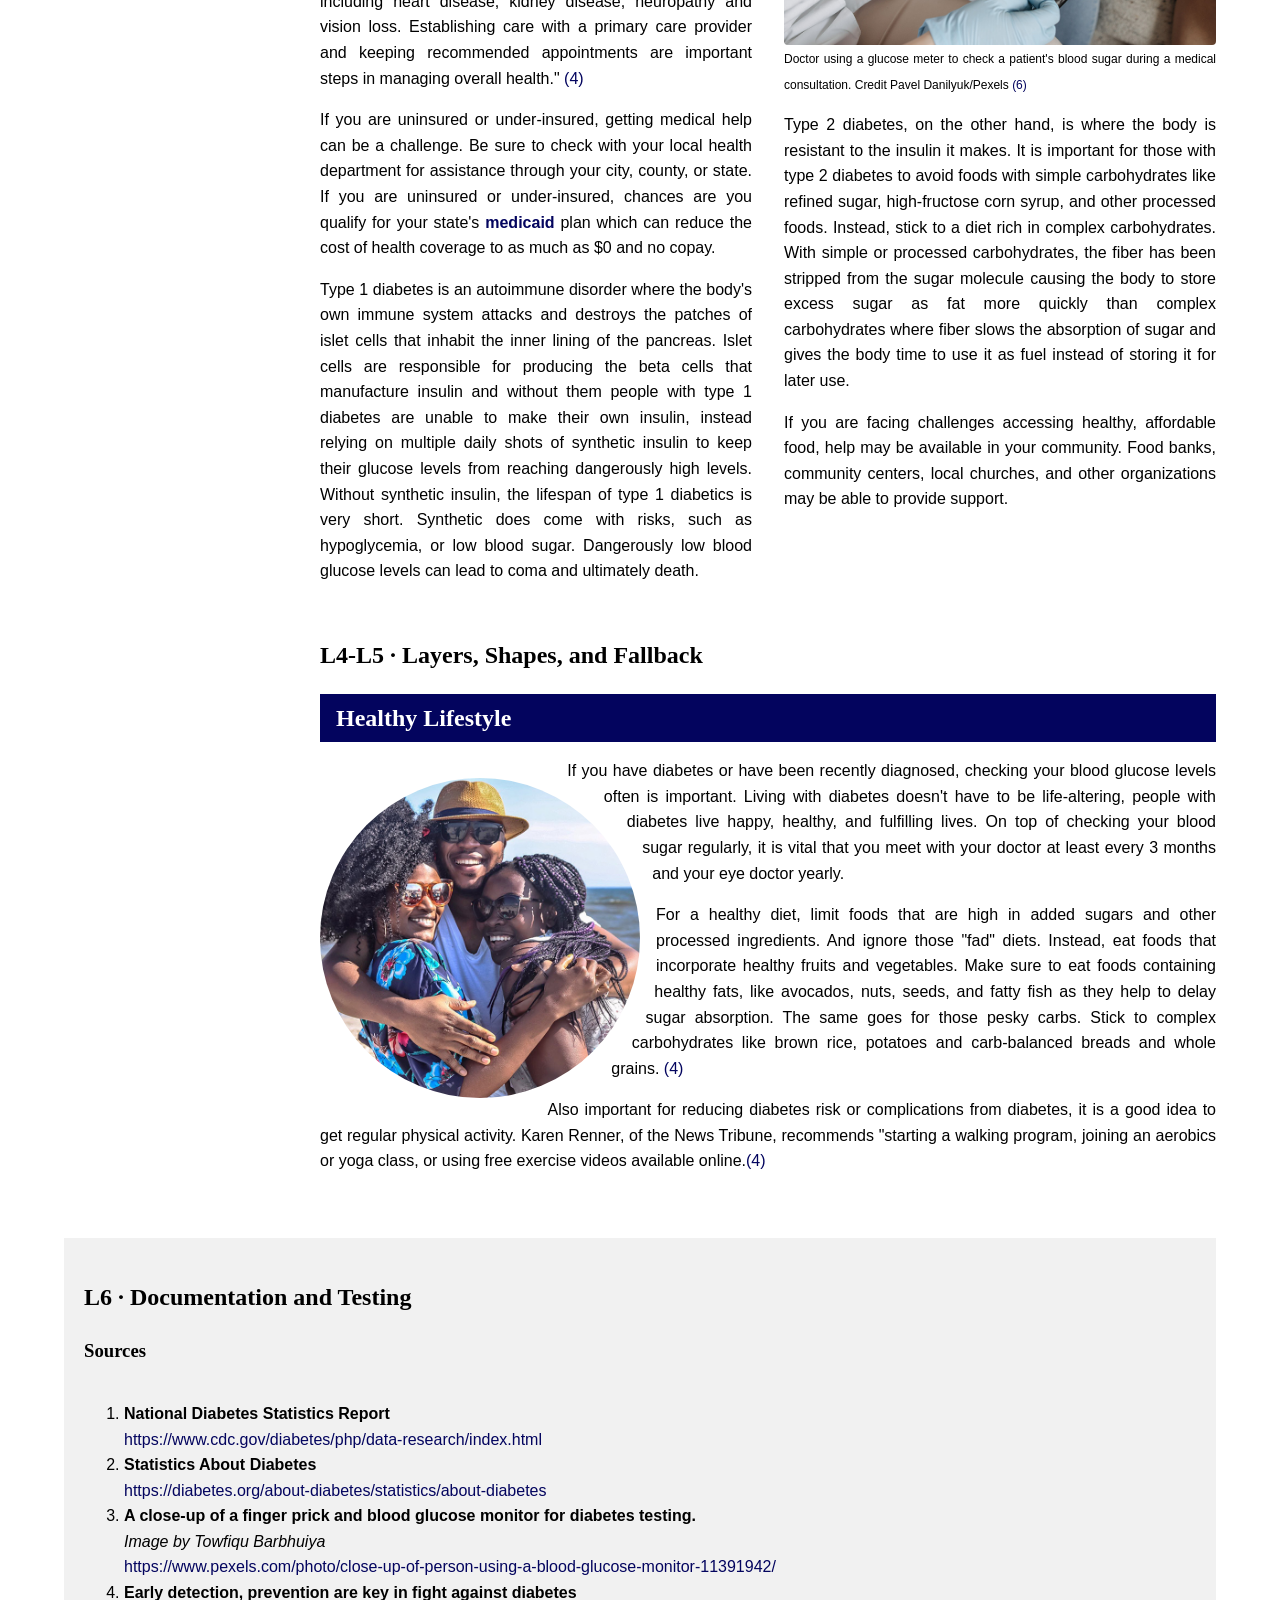
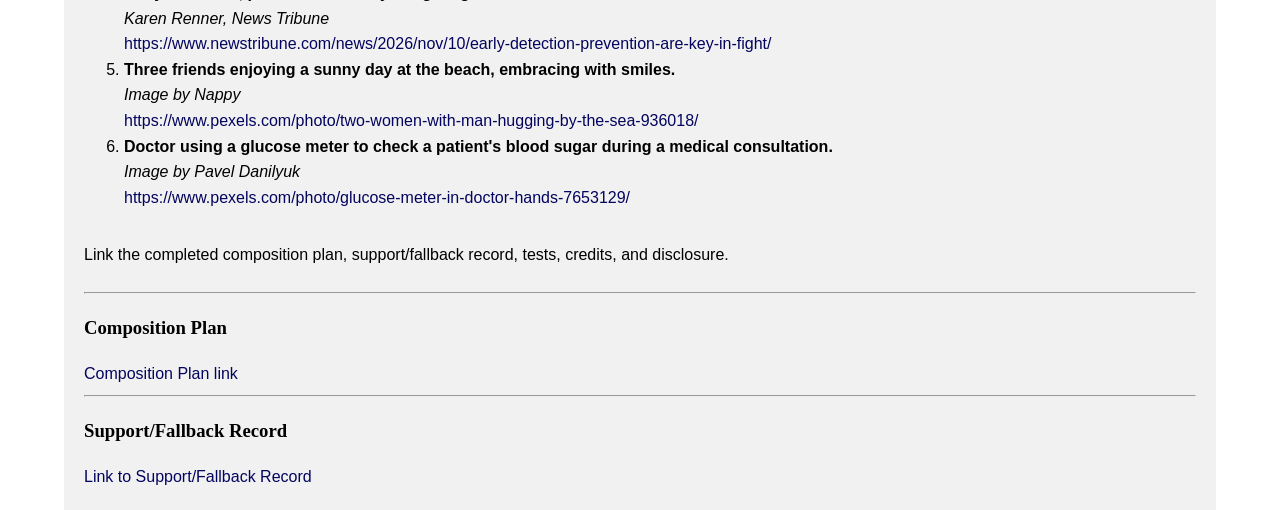
==== commit da0f8c43: "Update Updates to test record, support/fallback record, stylesheet, index.html" ====
--- a/index.html
+++ b/index.html
@@ -27,9 +27,8 @@
         <a href="#section-two">Second section</a>
       </aside>
       <article>
+        <h2>L2-L3 · Flow and Positioned Relationships</h2>
         <section id="section-one">
-          <h2>L2-L3 · Flow and Positioned Relationships</h2>
-
           <figure class="feature-figure">
             <div class="figure-overlay">
               <strong
@@ -230,17 +229,21 @@
                   health.</strong
                 >
               </div>
-              <img
-                src="img/testing-blood-sugar.jpg"
-                alt="Doctor with glucose monitor performing blood sugar test."
-              />
-              <caption>
-                <span style="font-size: 12px">
-                  Doctor using a glucose meter to check a patient's blood sugar
-                  during a medical consultation. Credit Pavel Danilyuk/Pexels
-                  <a href="#source6">(6)</a></span
-                >
-              </caption>
+              <figure class="screening-figure">
+                <img
+                  src="img/testing-blood-sugar.jpg"
+                  alt="Doctor with glucose monitor performing blood sugar test."
+                  class="screening-image"
+                />
+                <figcaption>
+                  <span style="font-size: 12px">
+                    Doctor using a glucose meter to check a patient's blood
+                    sugar during a medical consultation. Credit Pavel
+                    Danilyuk/Pexels
+                    <a href="#source6">(6)</a></span
+                  >
+                </figcaption>
+              </figure>
               <p>
                 Type 2 diabetes, on the other hand, is where the body is
                 resistant to the insulin it makes. It is important for those
--- a/styles.css
+++ b/styles.css
@@ -153,7 +153,7 @@
   margin: 0;
   padding: var(--space-md);
   border: 1px solid var(--color-border);
-  border-radius: var(--radius);
+  border-radius: var(--radius-sm);
   z-index: 1;
 }
 img {
@@ -223,6 +223,14 @@
   align-items: center;
   border-left: 6px solid var(--color-action);
 }
+.screening-image {
+  border-radius: var(--radius-sm);
+  overflow: hidden;
+}
+.screening-figure {
+  margin: 0;
+  padding: 0;
+}
 .caption {
   font-size: var(--size-caption);
 }
@@ -285,7 +293,8 @@
     z-index: var(--layer-sticky);
   }
   .pull-quote {
-    position: relative;
+    /*
+    position: relative;*/
     z-index: var(--layer-raised);
     margin-inline-start: -4rem;
     background: var(--color-surface);
@@ -293,7 +302,7 @@
   @supports (shape-outside: circle(50%)) {
     .shape-portrait {
       float: inline-start;
-      shape-outside: circle(50%);
+      shape-outside: circle(45%);
       shape-margin: 1rem;
     }
   }
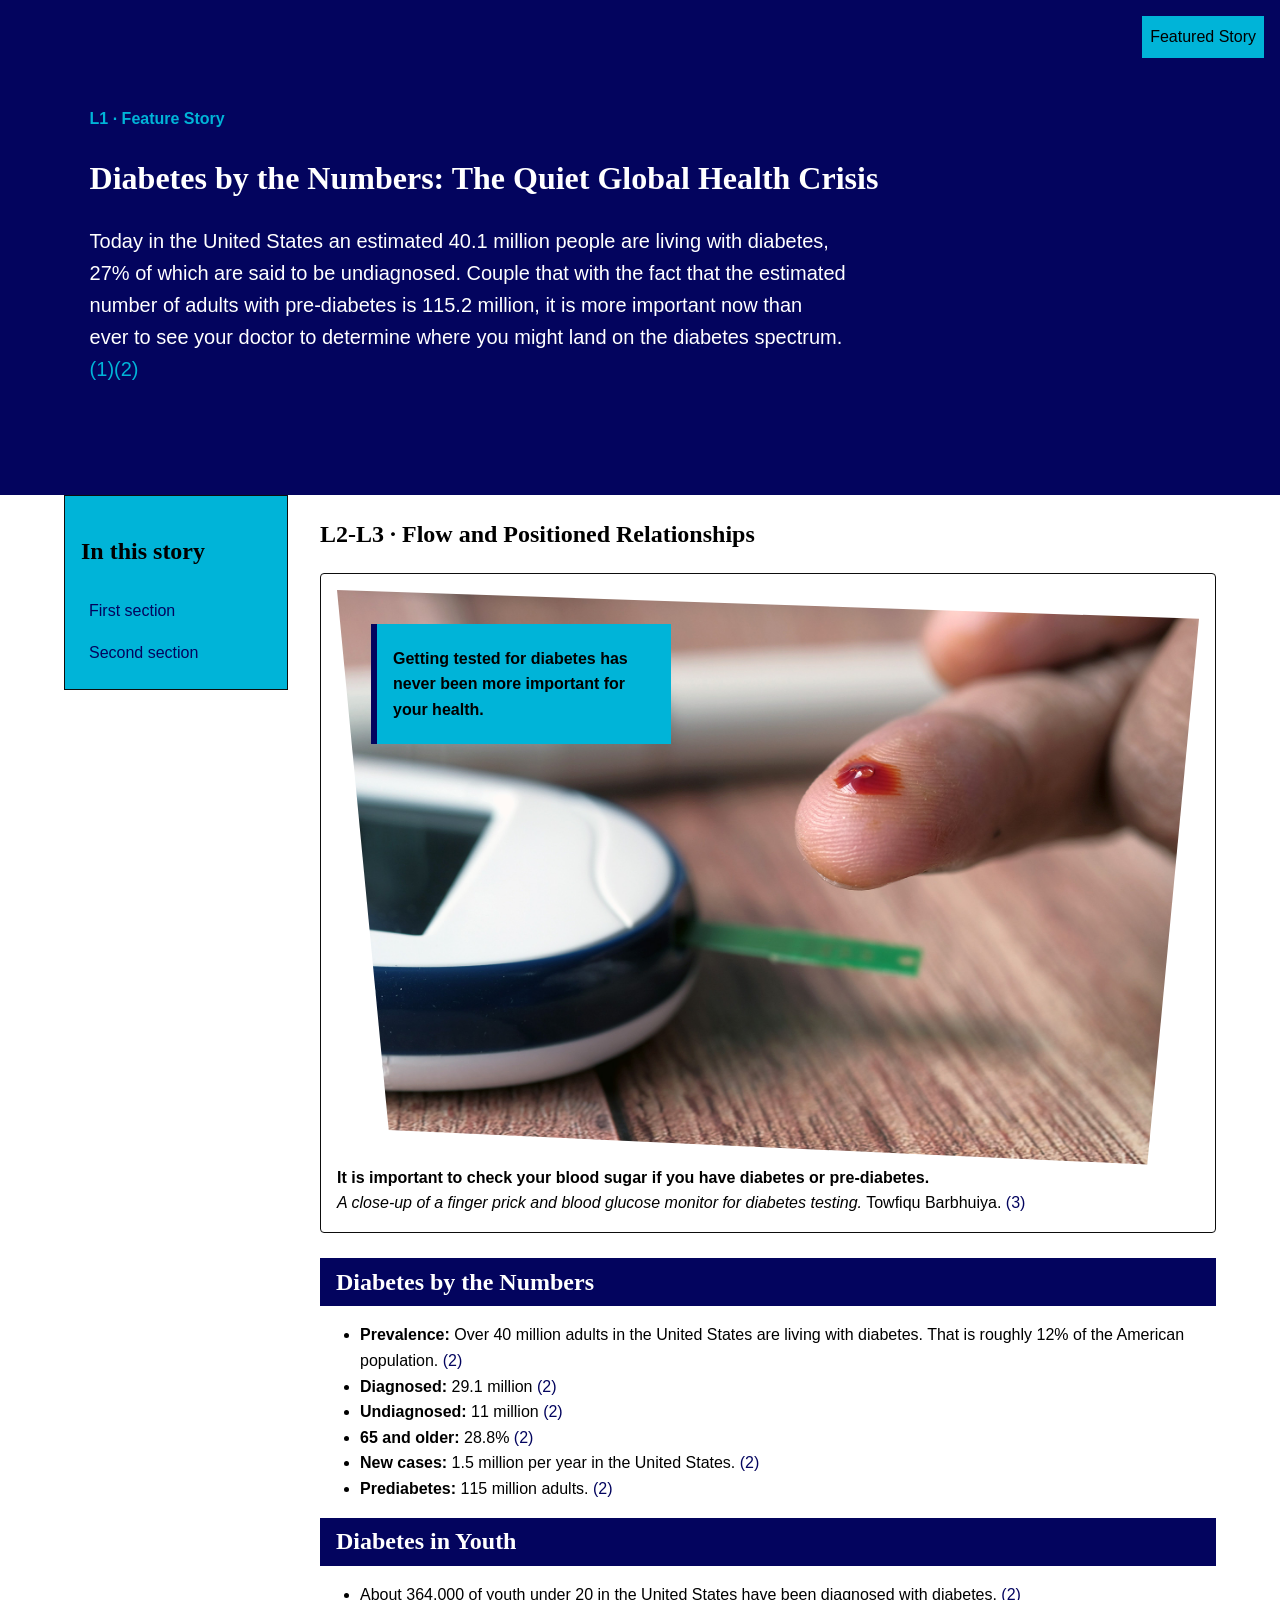
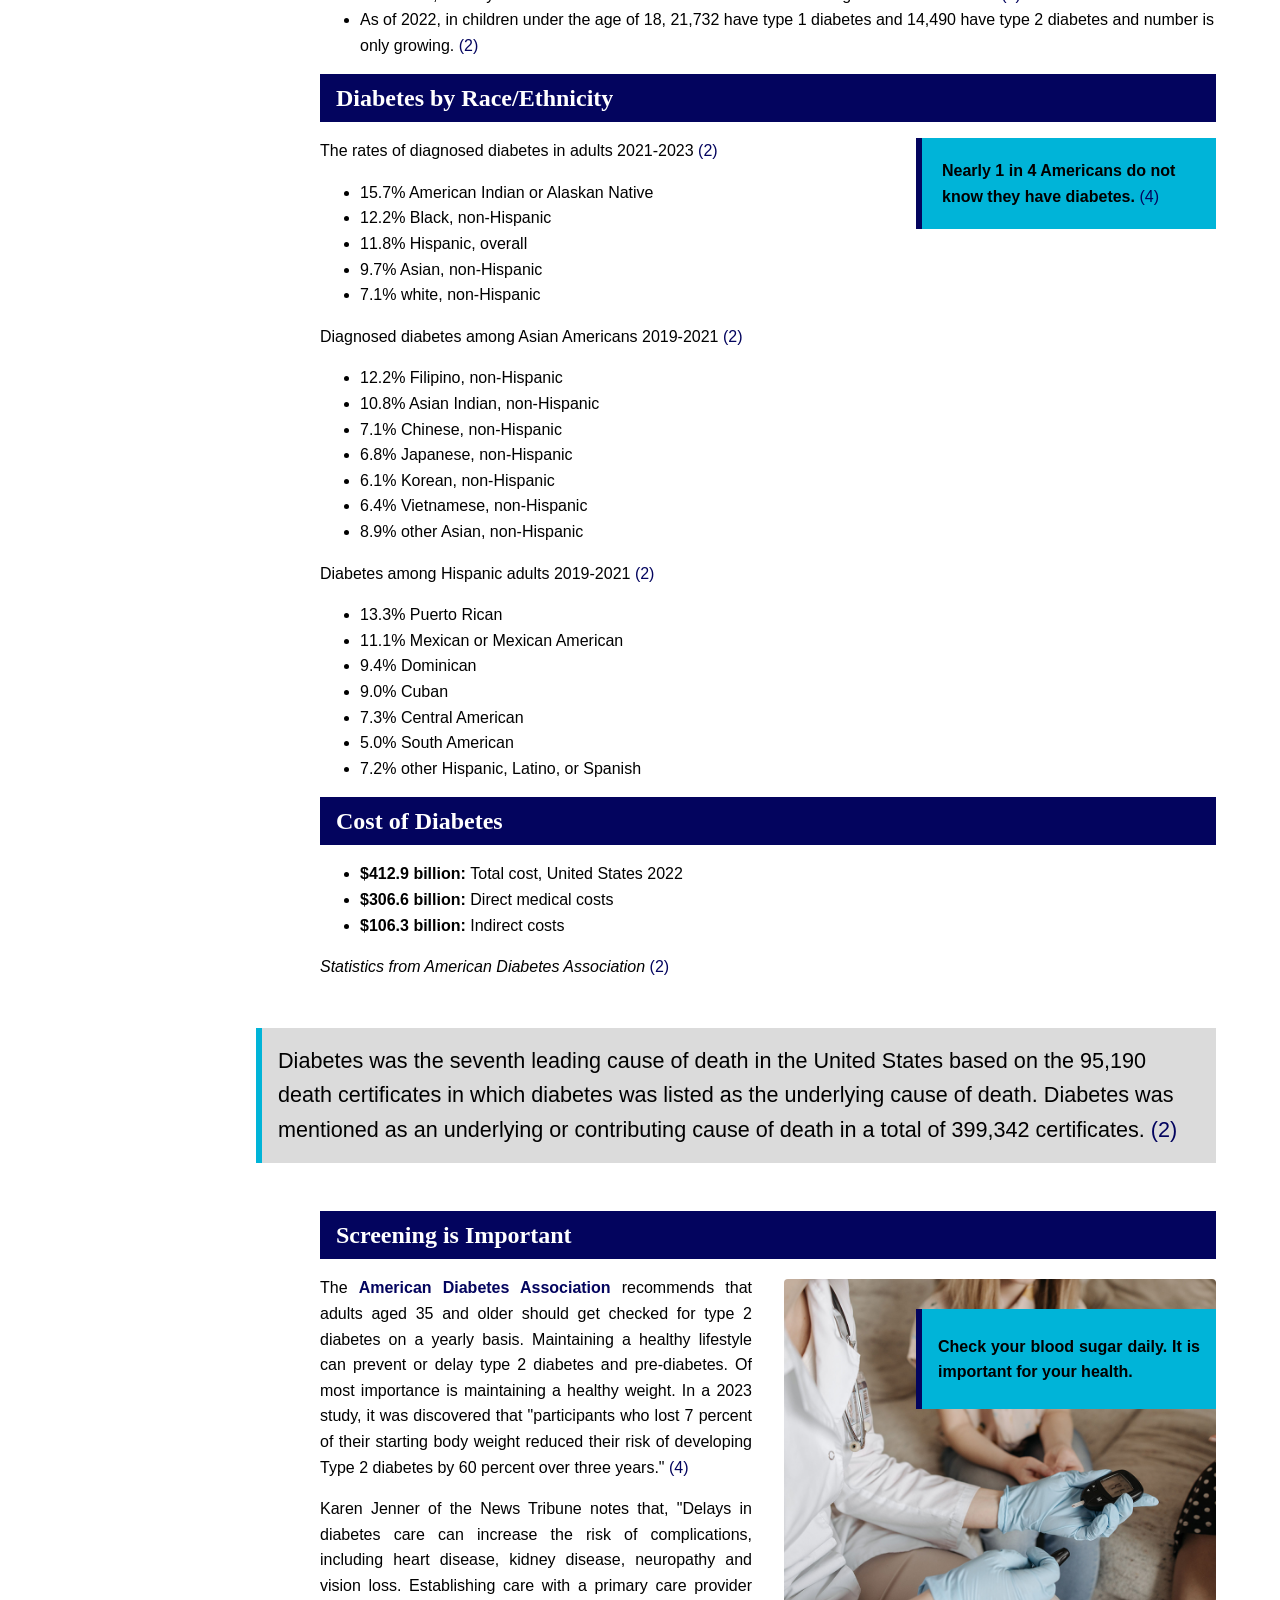
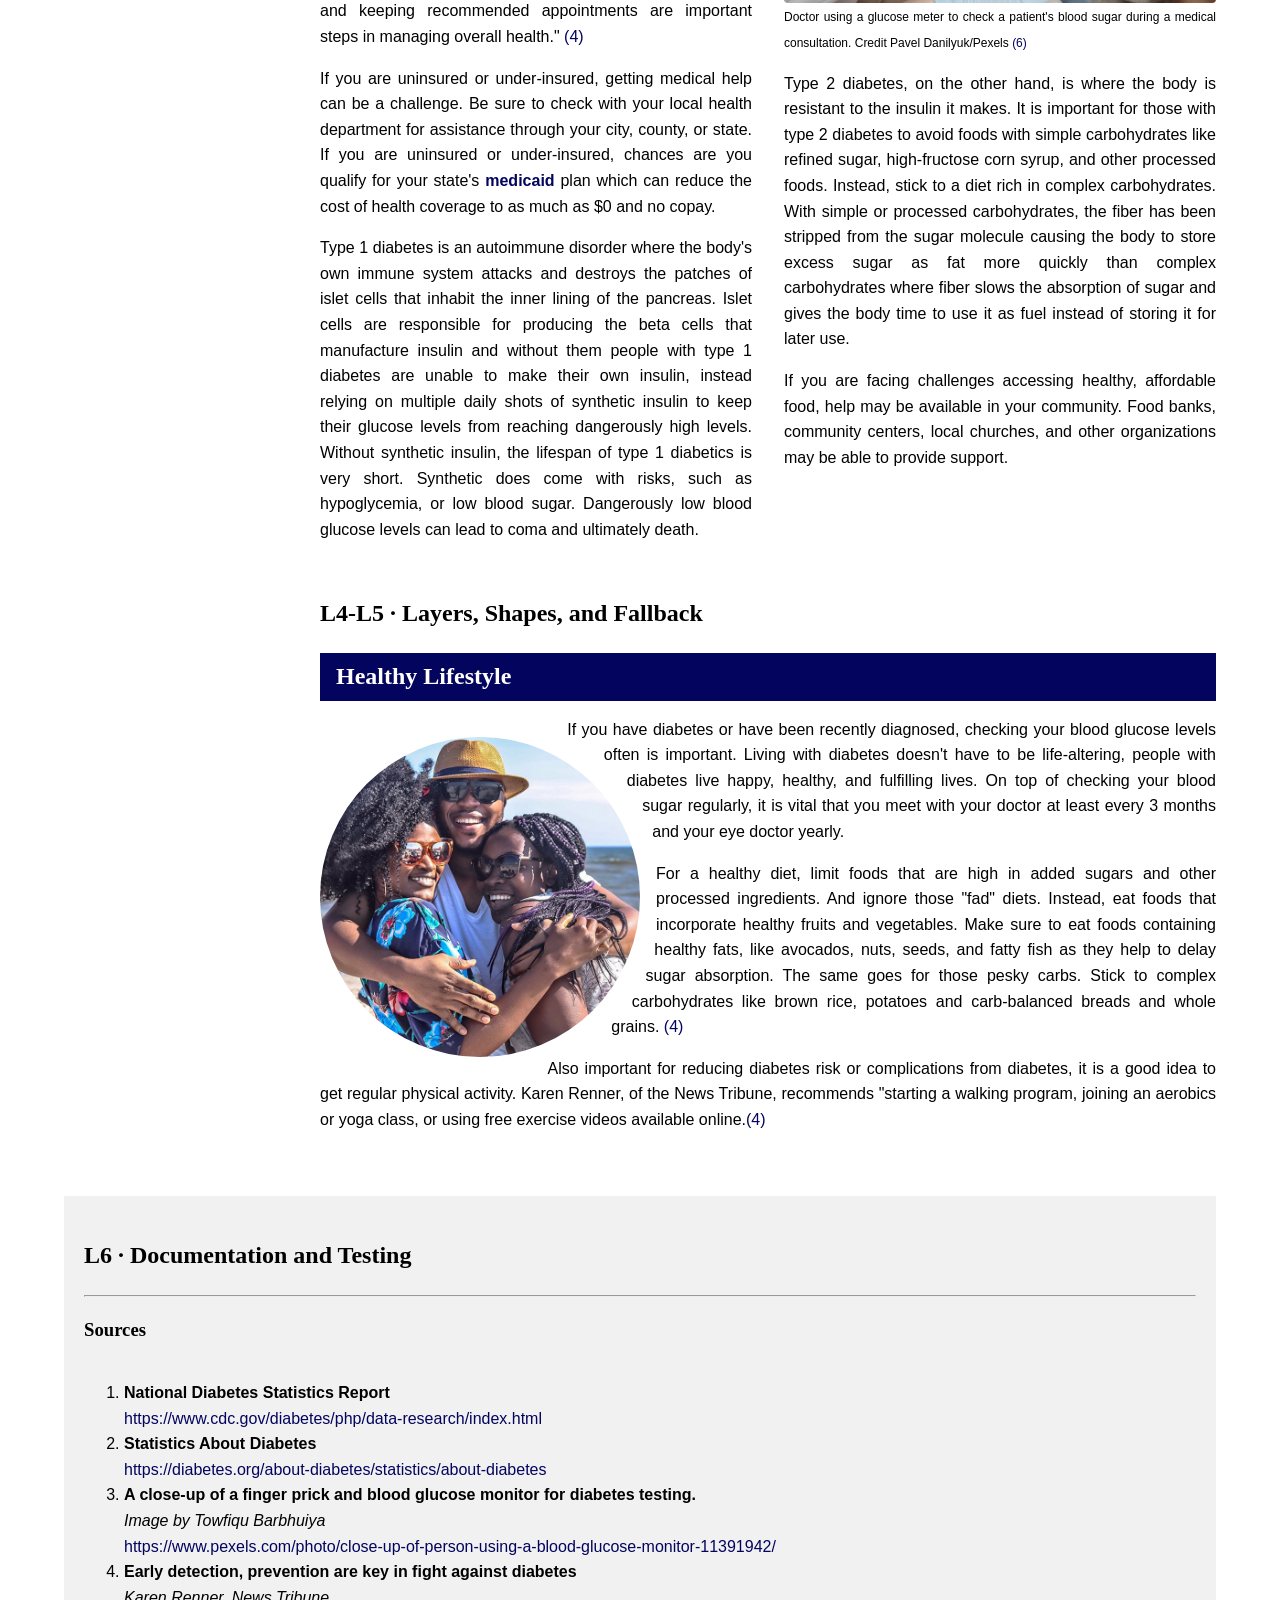
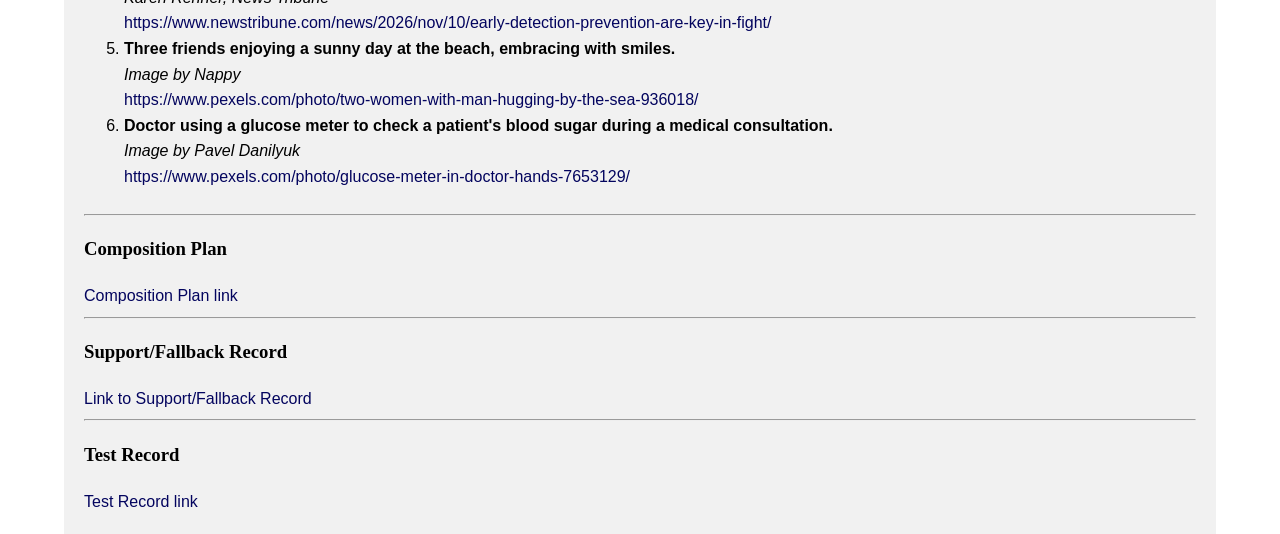
==== commit bb767114: "Update Update test record" ====
--- a/index.html
+++ b/index.html
@@ -156,11 +156,11 @@
             <em>Statistics from American Diabetes Association</em>
             <a href="#source2">(2)</a>
           </p>
-
+          <!--
           <p>
             Replace this with sourced editorial content. Normal flow must remain
             readable before layered enhancements are applied.
-          </p>
+          </p>-->
           <blockquote class="pull-quote">
             Diabetes was the seventh leading cause of death in the United States
             based on the 95,190 death certificates in which diabetes was listed
@@ -325,6 +325,7 @@
       </article>
       <section class="documentation">
         <h2>L6 · Documentation and Testing</h2>
+        <hr />
         <h3>Sources</h3>
         <div class="sources">
           <ol>
@@ -394,10 +395,11 @@
               >
             </li>
           </ol>
+          <!--
           <p>
             Link the completed composition plan, support/fallback record, tests,
             credits, and disclosure.
-          </p>
+          </p>-->
         </div>
         <hr />
         <h3>Composition Plan</h3>
@@ -407,6 +409,9 @@
         <a href="support-fallback-record.html"
           >Link to Support/Fallback Record</a
         >
+        <hr />
+        <h3>Test Record</h3>
+        <a href="test-record.html">Test Record link</a>
       </section>
     </main>
   </body>
--- a/styles.css
+++ b/styles.css
@@ -293,8 +293,7 @@
     z-index: var(--layer-sticky);
   }
   .pull-quote {
-    /*
-    position: relative;*/
+    position: relative;
     z-index: var(--layer-raised);
     margin-inline-start: -4rem;
     background: var(--color-surface);
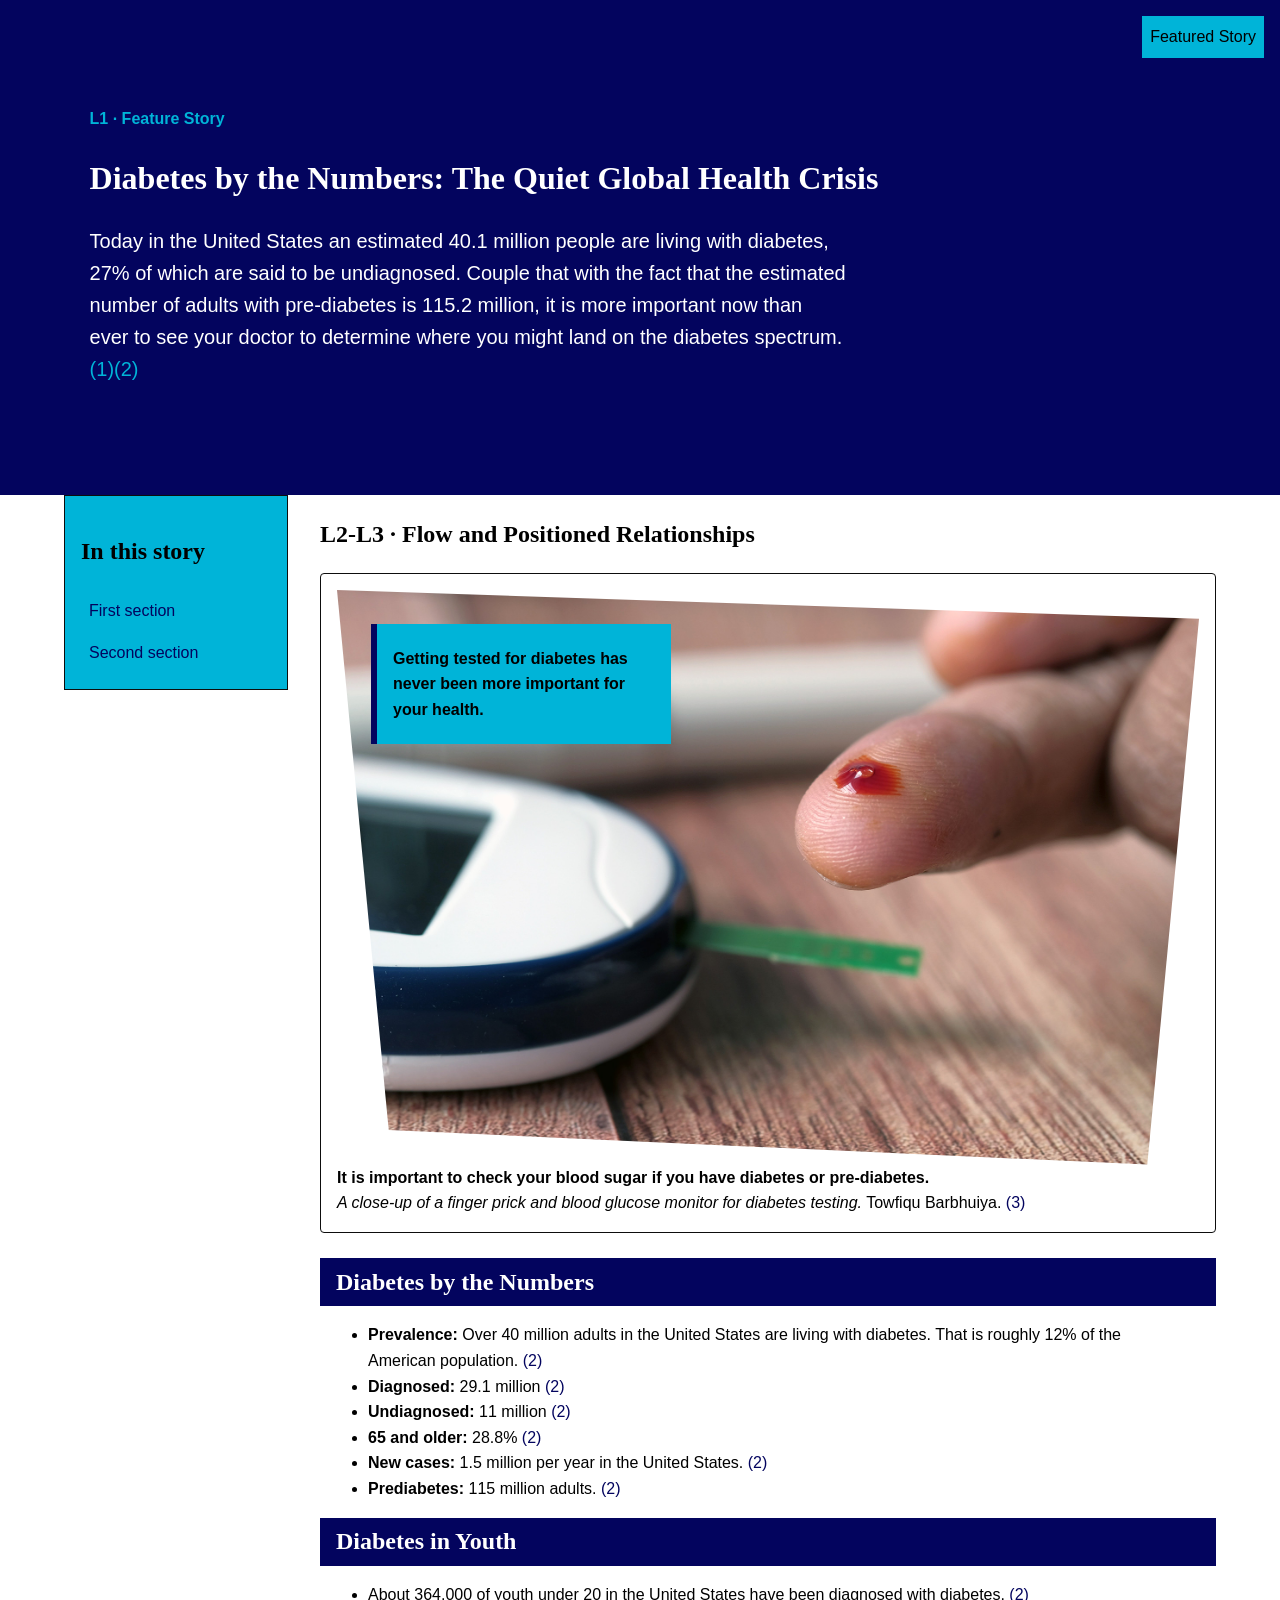
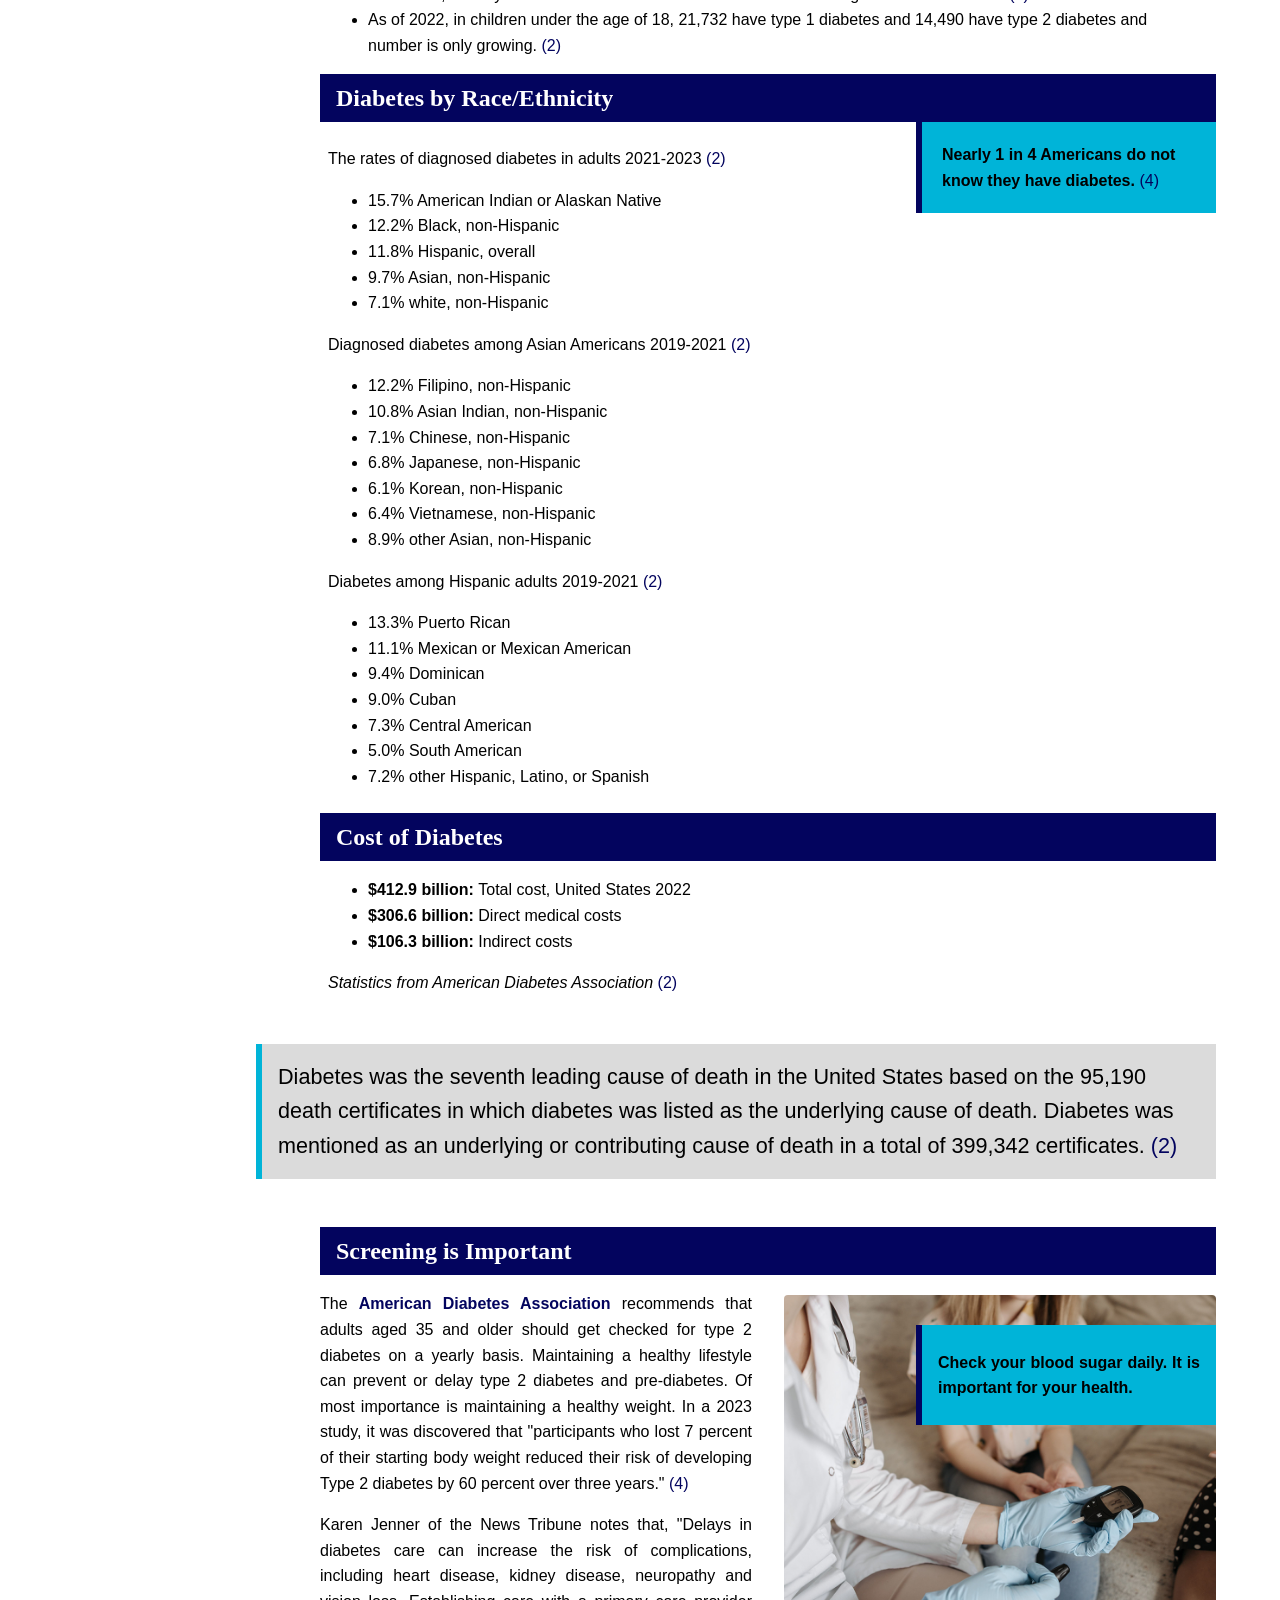
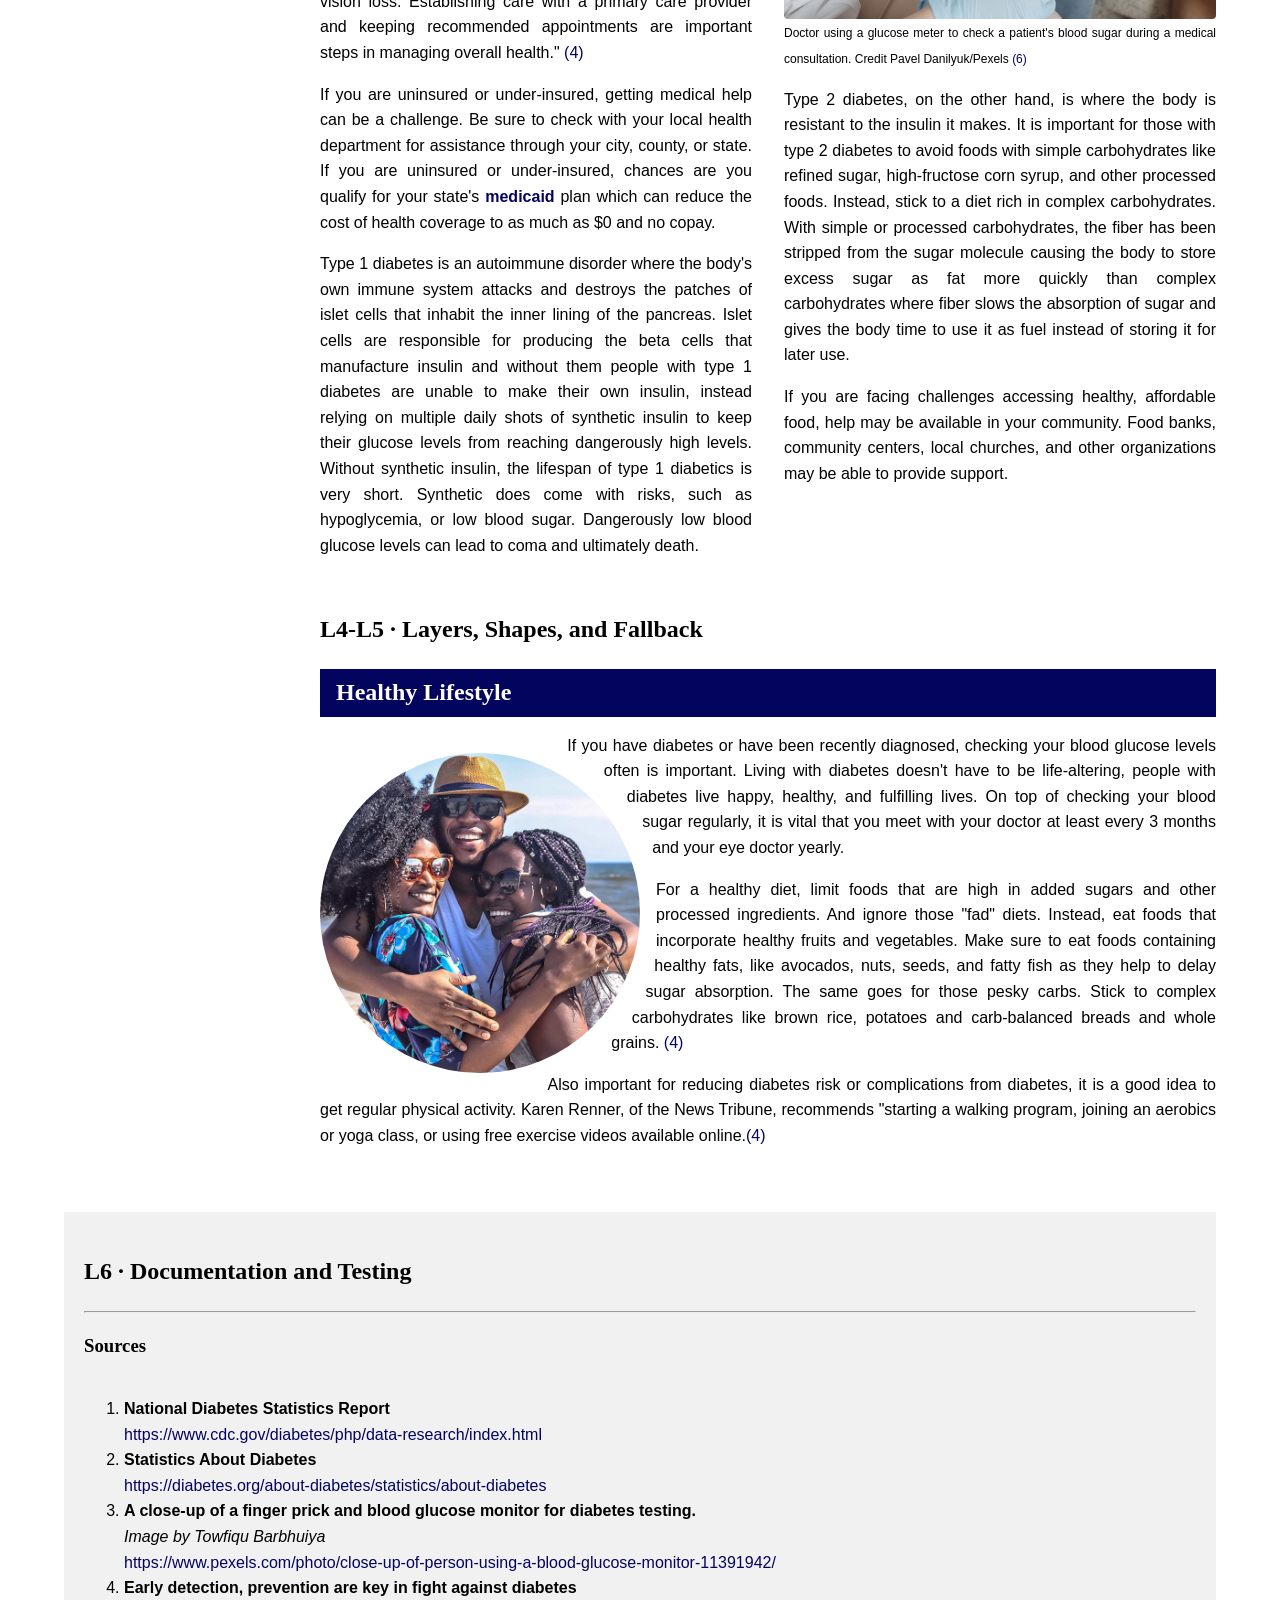
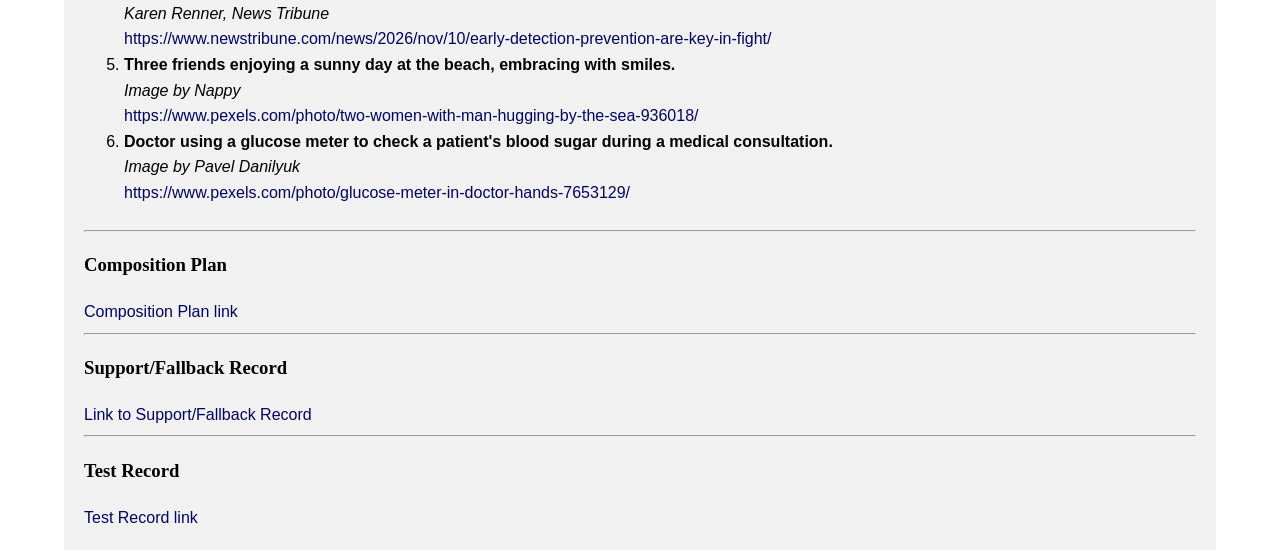
==== commit 2753e078: "Update Updated index.html, test-record.html, stylesheet, and added more screenshots." ====
--- a/index.html
+++ b/index.html
@@ -56,44 +56,48 @@
           </figure>
           <br />
           <div class="article-heading"><h2>Diabetes by the Numbers</h2></div>
-          <ul>
-            <li>
-              <strong>Prevalence: </strong>Over 40 million adults in the United
-              States are living with diabetes. That is roughly 12% of the
-              American population. <a href="#source2">(2)</a>
-            </li>
-            <li>
-              <strong>Diagnosed: </strong>29.1 million
-              <a href="#source2">(2)</a>
-            </li>
-            <li>
-              <strong>Undiagnosed: </strong>11 million
-              <a href="#source2">(2)</a>
-            </li>
-            <li>
-              <strong>65 and older: </strong>28.8% <a href="#source2">(2)</a>
-            </li>
-            <li>
-              <strong>New cases: </strong>1.5 million per year in the United
-              States. <a href="#source2">(2)</a>
-            </li>
-            <li>
-              <strong>Prediabetes: </strong>115 million adults.
-              <a href="#source2">(2)</a>
-            </li>
-          </ul>
+          <div class="diabetes-container">
+            <ul>
+              <li>
+                <strong>Prevalence: </strong>Over 40 million adults in the
+                United States are living with diabetes. That is roughly 12% of
+                the American population. <a href="#source2">(2)</a>
+              </li>
+              <li>
+                <strong>Diagnosed: </strong>29.1 million
+                <a href="#source2">(2)</a>
+              </li>
+              <li>
+                <strong>Undiagnosed: </strong>11 million
+                <a href="#source2">(2)</a>
+              </li>
+              <li>
+                <strong>65 and older: </strong>28.8% <a href="#source2">(2)</a>
+              </li>
+              <li>
+                <strong>New cases: </strong>1.5 million per year in the United
+                States. <a href="#source2">(2)</a>
+              </li>
+              <li>
+                <strong>Prediabetes: </strong>115 million adults.
+                <a href="#source2">(2)</a>
+              </li>
+            </ul>
+          </div>
           <div class="article-heading"><h2>Diabetes in Youth</h2></div>
-          <ul>
-            <li>
-              About 364,000 of youth under 20 in the United States have been
-              diagnosed with diabetes. <a href="#source2">(2)</a>
-            </li>
-            <li>
-              As of 2022, in children under the age of 18, 21,732 have type 1
-              diabetes and 14,490 have type 2 diabetes and number is only
-              growing. <a href="#source2">(2)</a>
-            </li>
-          </ul>
+          <div class="diabetes-container">
+            <ul>
+              <li>
+                About 364,000 of youth under 20 in the United States have been
+                diagnosed with diabetes. <a href="#source2">(2)</a>
+              </li>
+              <li>
+                As of 2022, in children under the age of 18, 21,732 have type 1
+                diabetes and 14,490 have type 2 diabetes and number is only
+                growing. <a href="#source2">(2)</a>
+              </li>
+            </ul>
+          </div>
           <div class="article-heading">
             <h2>Diabetes by Race/Ethnicity</h2>
           </div>
@@ -145,17 +149,19 @@
           <div class="article-heading">
             <h2>Cost of Diabetes</h2>
           </div>
-          <ul>
-            <li>
-              <strong>$412.9 billion: </strong>Total cost, United States 2022
-            </li>
-            <li><strong>$306.6 billion: </strong>Direct medical costs</li>
-            <li><strong>$106.3 billion: </strong>Indirect costs</li>
-          </ul>
-          <p>
-            <em>Statistics from American Diabetes Association</em>
-            <a href="#source2">(2)</a>
-          </p>
+          <div class="diabetes-container">
+            <ul>
+              <li>
+                <strong>$412.9 billion: </strong>Total cost, United States 2022
+              </li>
+              <li><strong>$306.6 billion: </strong>Direct medical costs</li>
+              <li><strong>$106.3 billion: </strong>Indirect costs</li>
+            </ul>
+            <p class="cost-caption">
+              <em>Statistics from American Diabetes Association</em>
+              <a href="#source2">(2)</a>
+            </p>
+          </div>
           <!--
           <p>
             Replace this with sourced editorial content. Normal flow must remain
--- a/styles.css
+++ b/styles.css
@@ -1,4 +1,11 @@
 :root {
+  --space-3: 0.25rem;
+  --radius: 0.5rem;
+  --layer-base: 0;
+  --layer-raised: 10;
+  --layer-sticky: 20;
+  --layer-overlay: 30;
+
   /* FONT SYSTEM */
   --font-body: "Montserrat", sans-serif;
   --font-display: "Lora", serif;
@@ -112,7 +119,7 @@
   gap: var(--space-xl);
   max-width: 72rem;
   margin: auto;
-  padding: var(--space-3);
+  /*padding: var(--space-3);*/
 }
 article {
   min-width: 0;
@@ -175,6 +182,10 @@
   border-left: 6px solid var(--color-action);
   z-index: 2;
 }
+.diabetes-container {
+  padding-right: var(--space-xl);
+  padding-left: var(--space-sm);
+}
 .pull-quote {
   margin: var(--space-xxl) 0;
   padding: var(--space-md);
@@ -183,6 +194,7 @@
 }
 .ethnicity-numbers {
   position: relative;
+  padding: var(--space-sm);
 }
 .fact-box {
   position: absolute;
@@ -257,6 +269,16 @@
   word-break: break-word;
 }
 @media (max-width: 768px) {
+  h2 {
+    padding: 5px;
+  }
+  .diabetes-container {
+    padding-right: var(--space-sm);
+    padding-left: 0;
+  }
+  .cost-caption {
+    padding-left: var(--space-lg);
+  }
   .fact-box {
     position: relative;
     width: 100%;
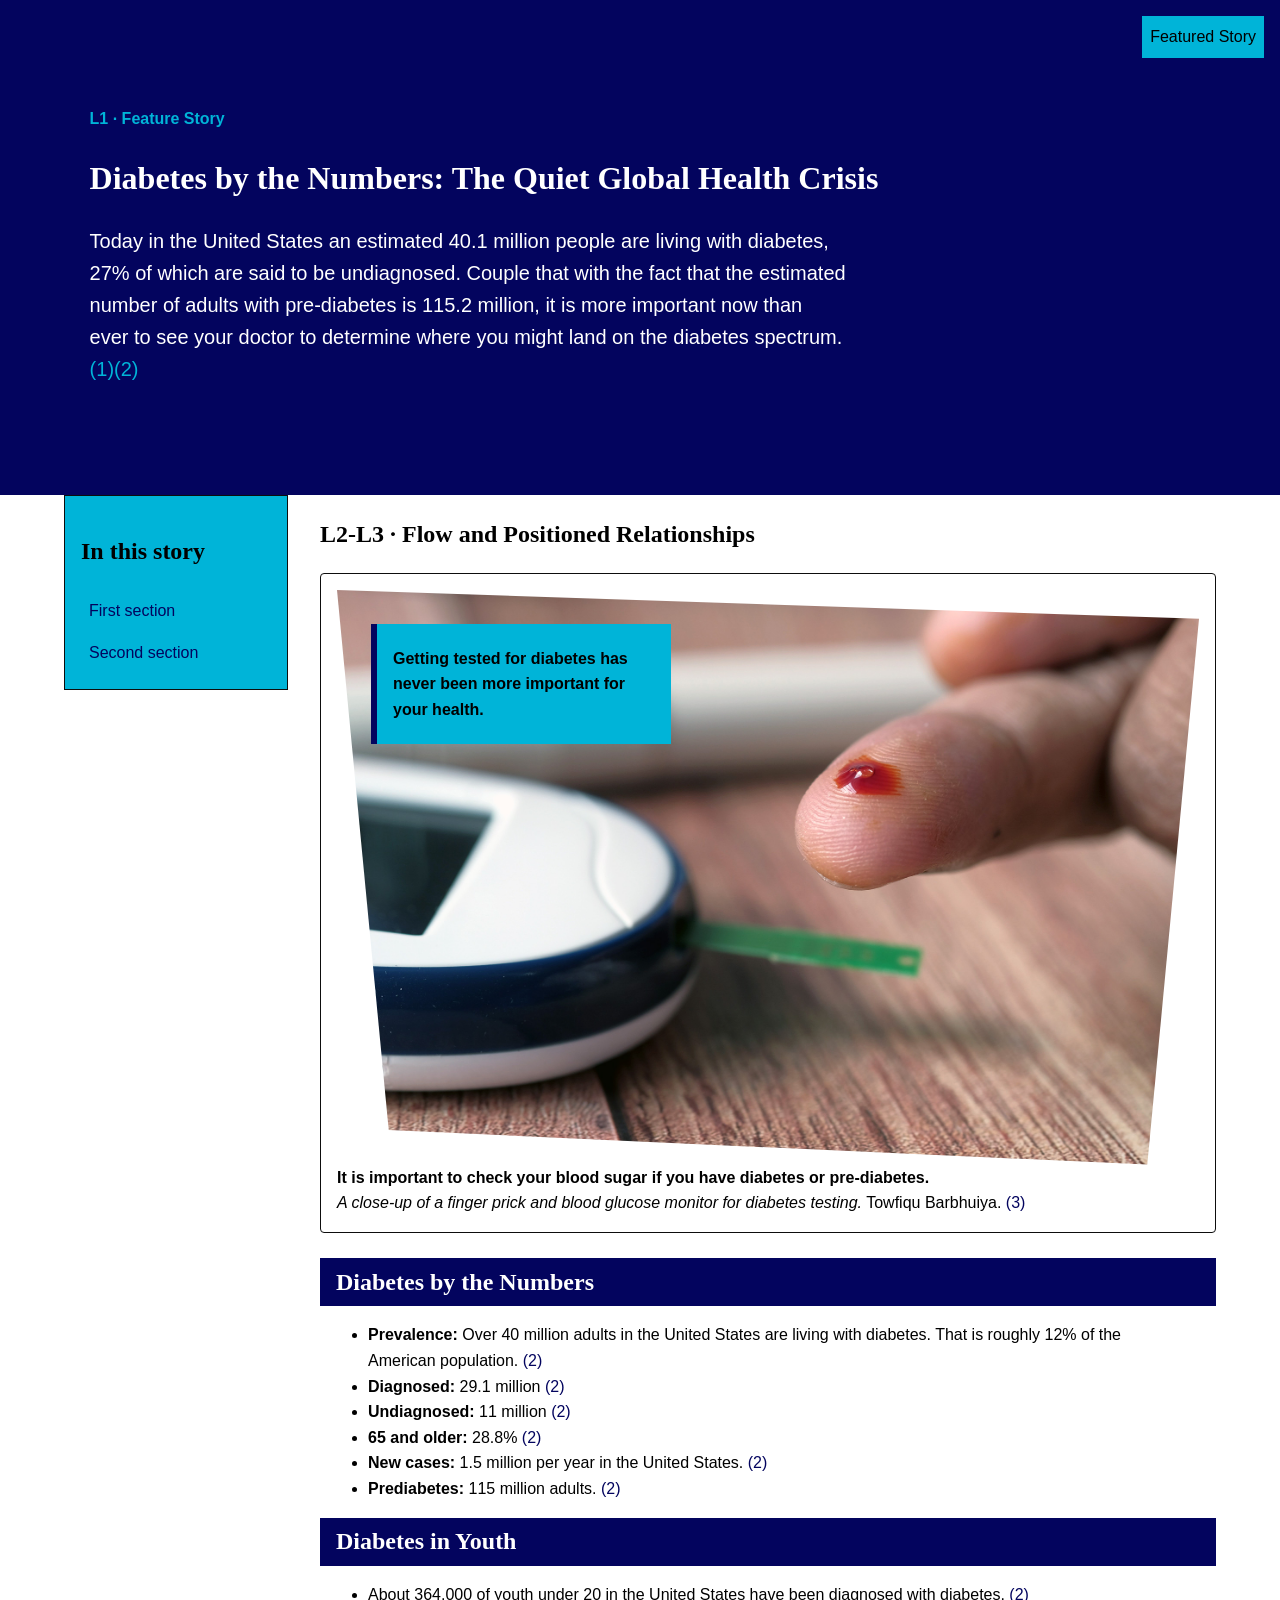
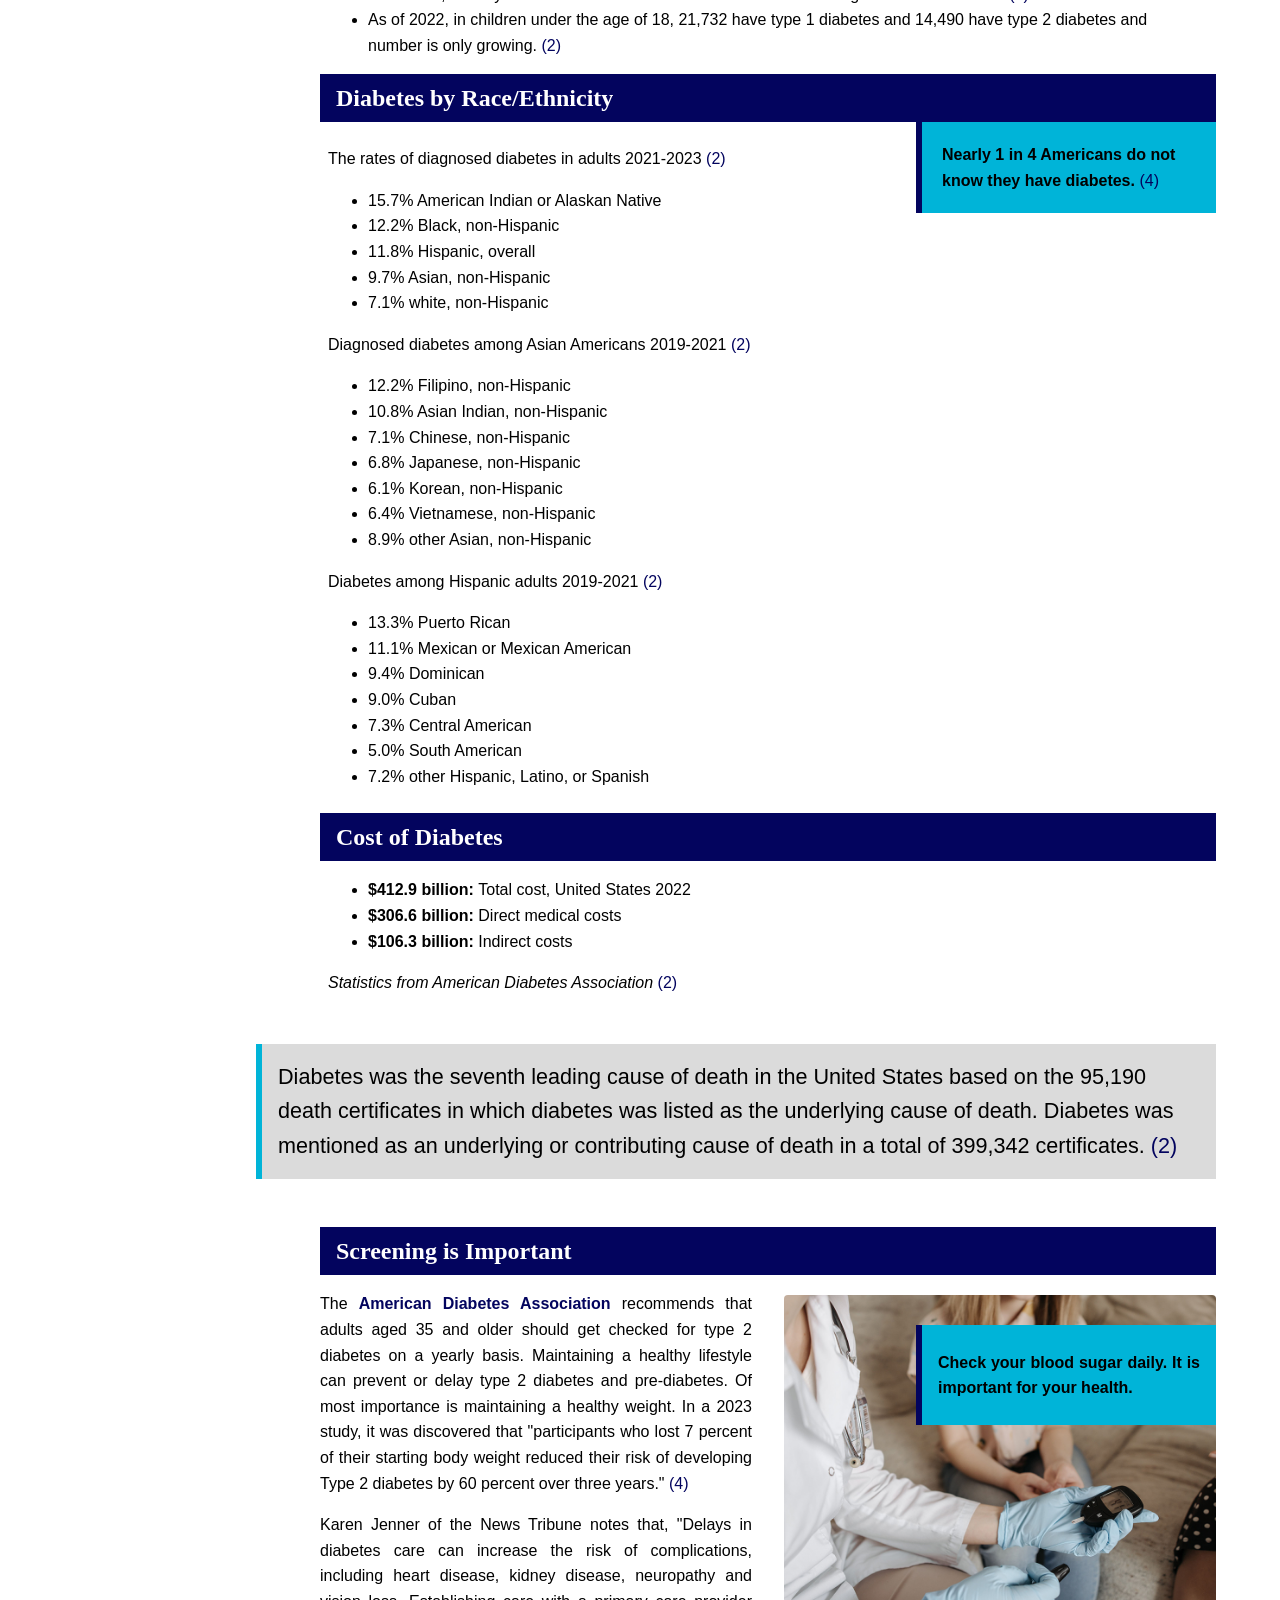
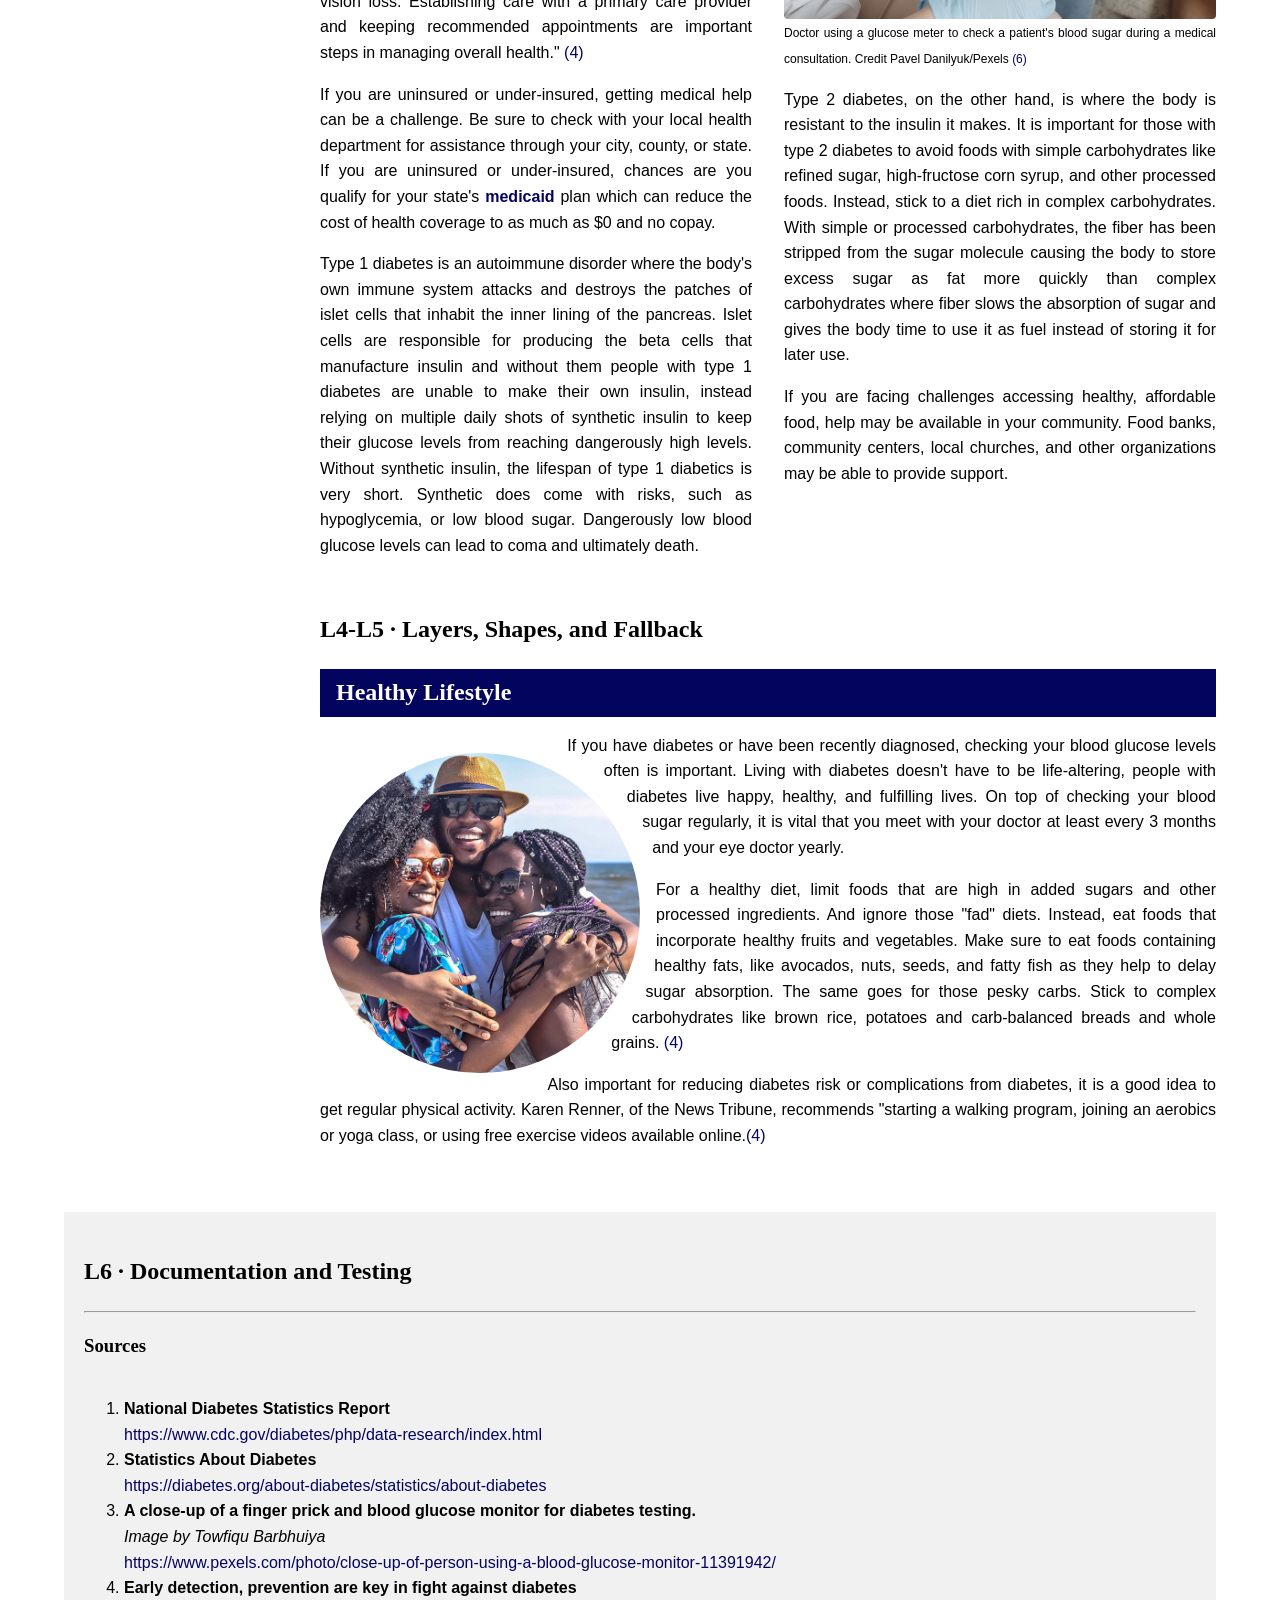
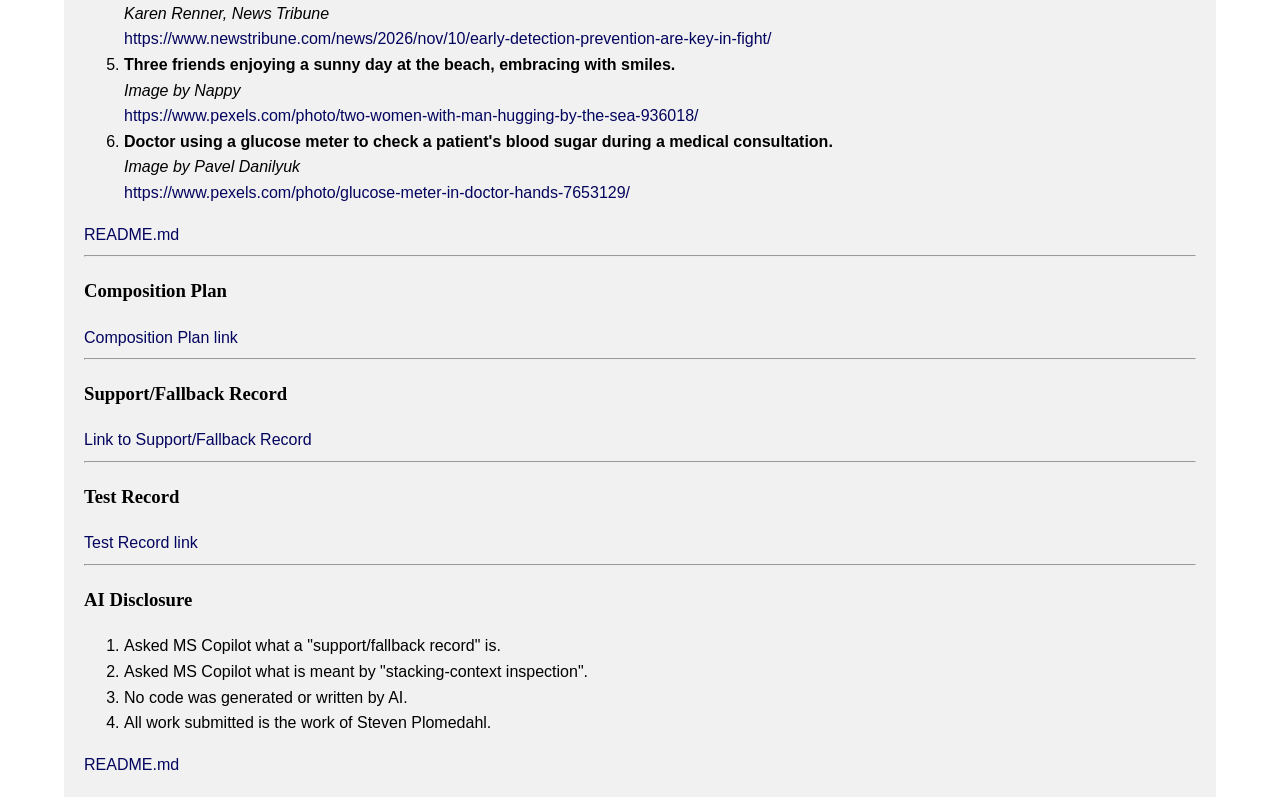
==== commit 69dfe032: "Update Updated README.md and added AI disclosure and authorship note." ====
--- a/index.html
+++ b/index.html
@@ -401,6 +401,7 @@
               >
             </li>
           </ol>
+          <a href="README.md" target="_blank">README.md</a>
           <!--
           <p>
             Link the completed composition plan, support/fallback record, tests,
@@ -418,6 +419,19 @@
         <hr />
         <h3>Test Record</h3>
         <a href="test-record.html">Test Record link</a>
+        <hr />
+        <div class="disclosure">
+          <h3>AI Disclosure</h3>
+          <ol>
+            <li>Asked MS Copilot what a "support/fallback record" is.</li>
+            <li>
+              Asked MS Copilot what is meant by "stacking-context inspection".
+            </li>
+            <li>No code was generated or written by AI.</li>
+            <li>All work submitted is the work of Steven Plomedahl.</li>
+          </ol>
+          <a href="README.md" target="_blank">README.md</a>
+        </div>
       </section>
     </main>
   </body>
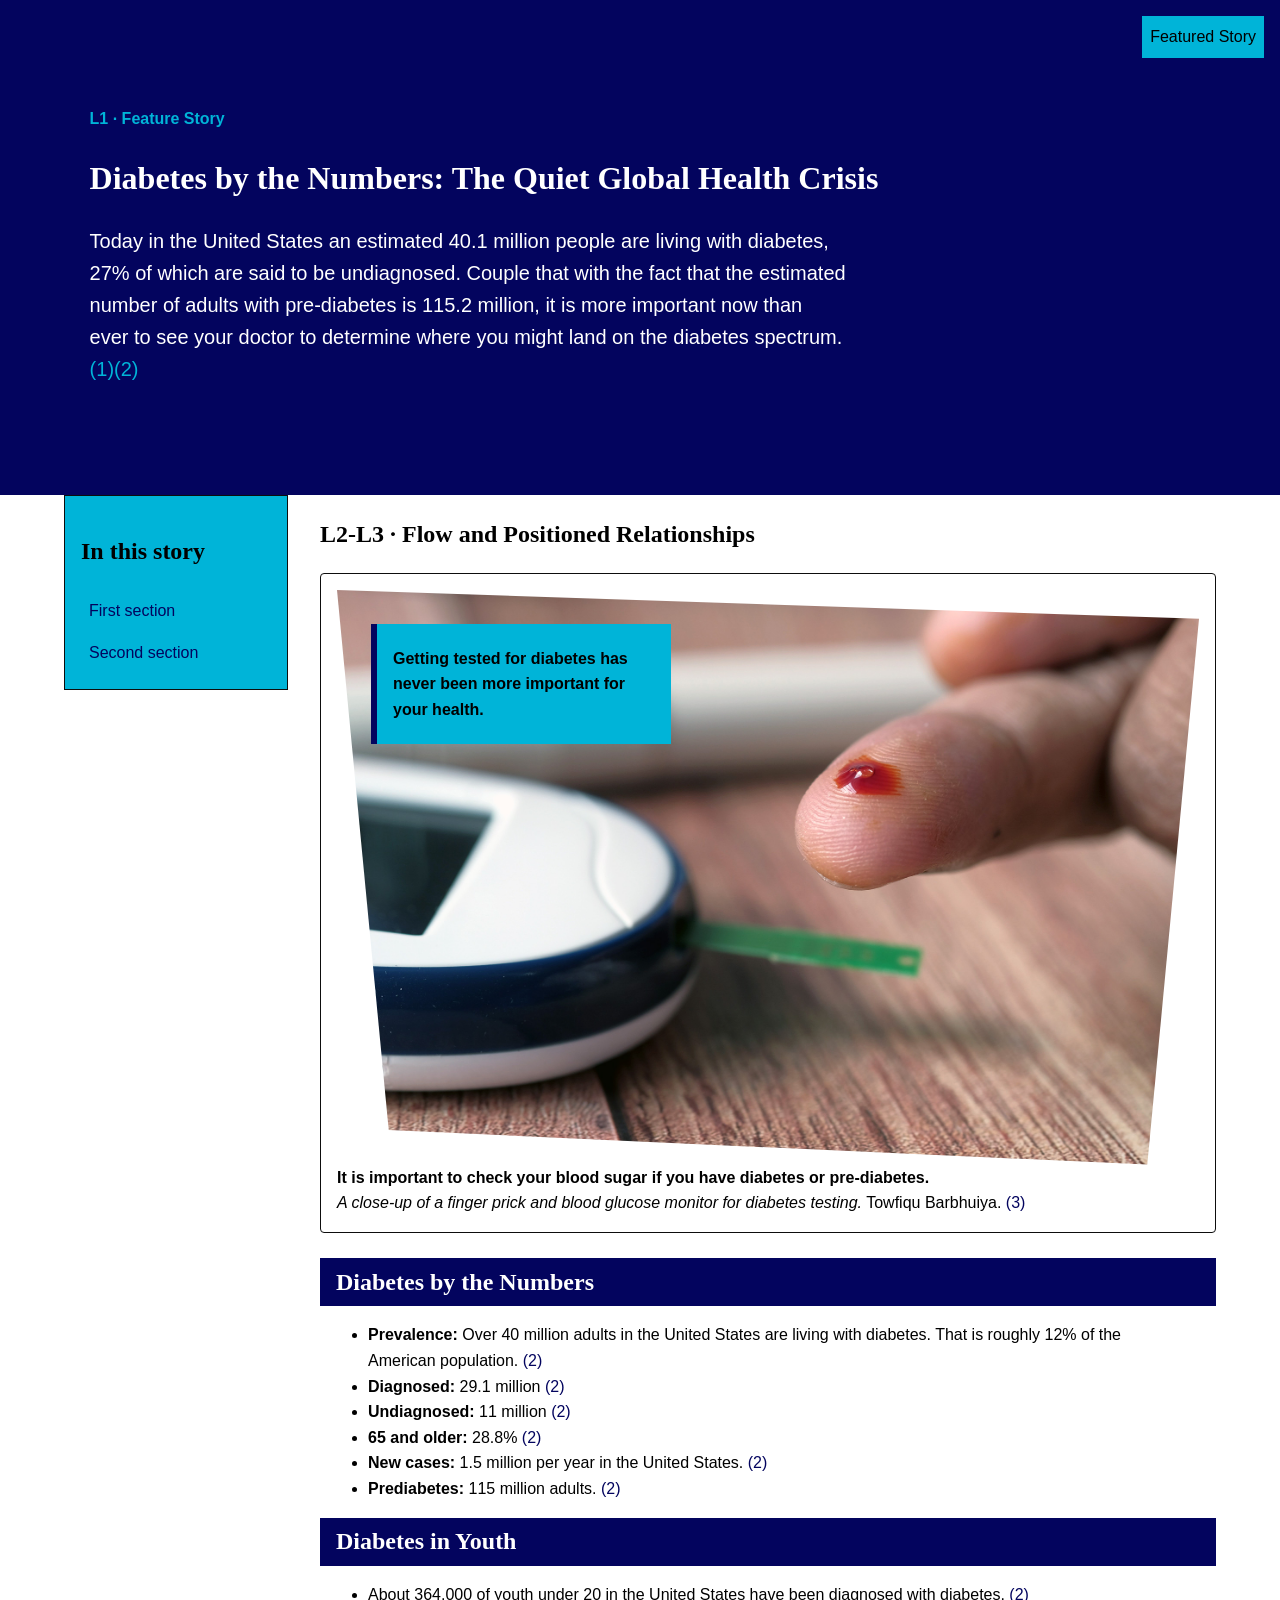
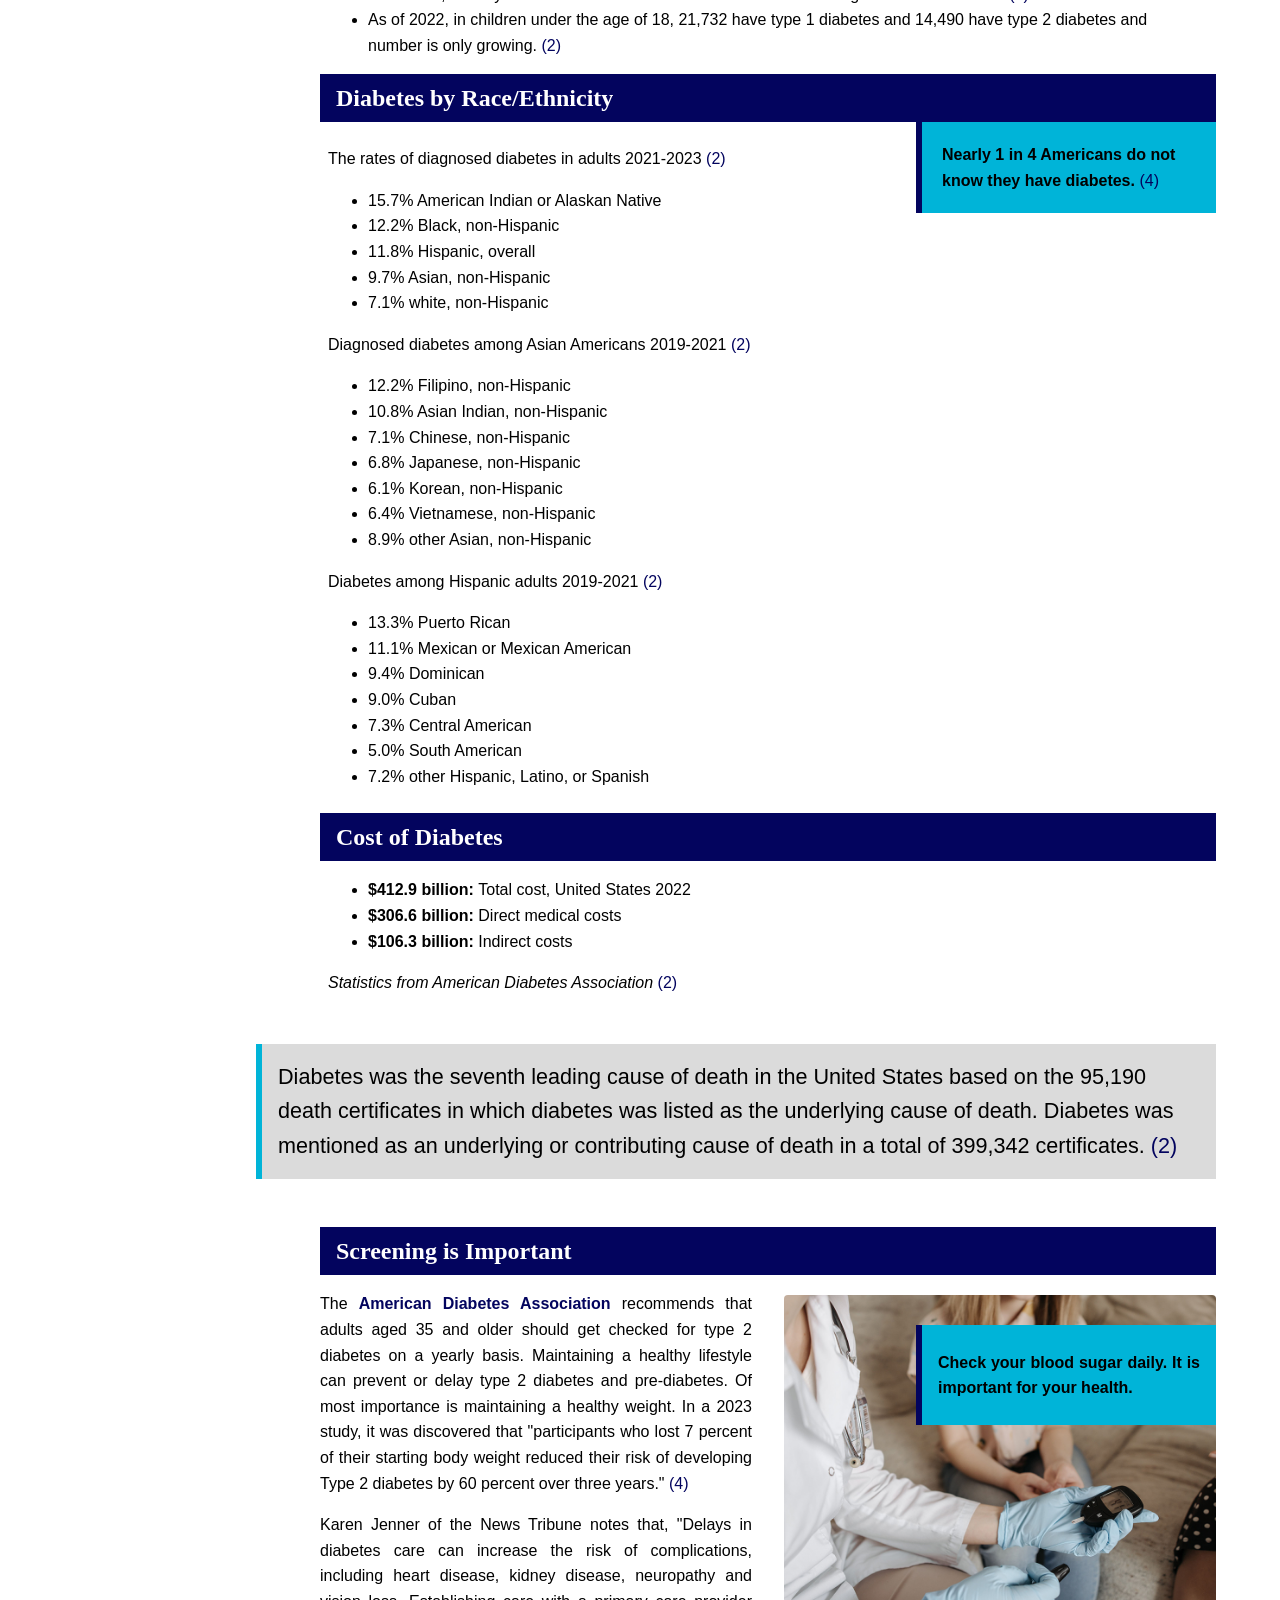
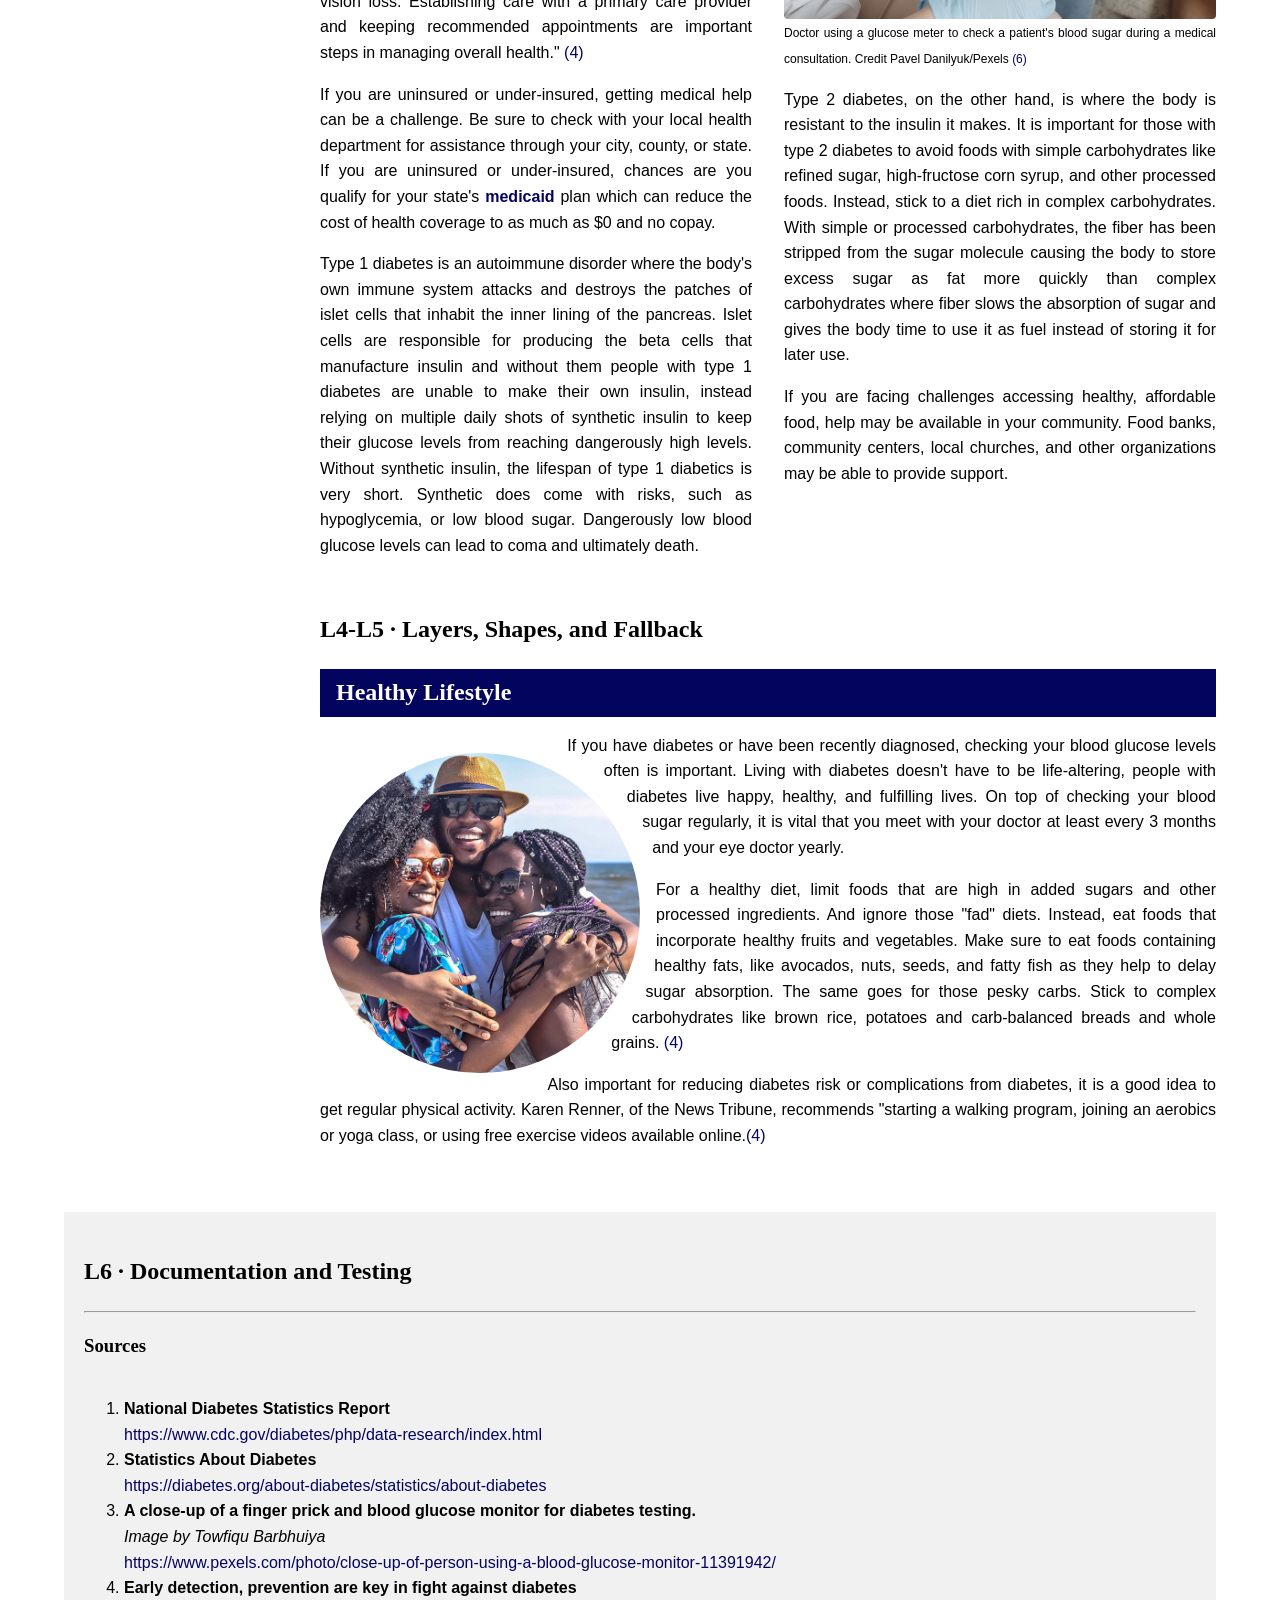
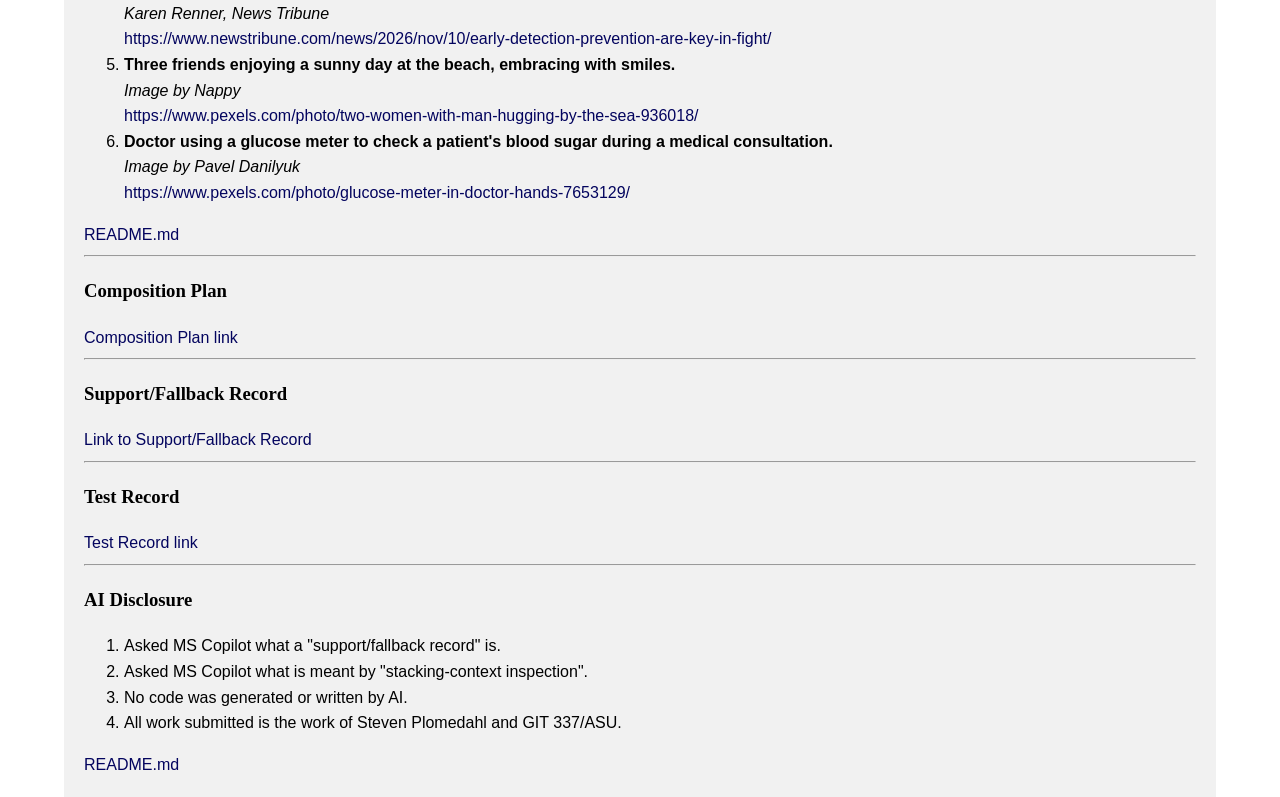
==== commit 031a6fdc: "Final update Updated test record and some screenshots; finalized README file." ====
--- a/index.html
+++ b/index.html
@@ -428,7 +428,10 @@
               Asked MS Copilot what is meant by "stacking-context inspection".
             </li>
             <li>No code was generated or written by AI.</li>
-            <li>All work submitted is the work of Steven Plomedahl.</li>
+            <li>
+              All work submitted is the work of Steven Plomedahl and GIT
+              337/ASU.
+            </li>
           </ol>
           <a href="README.md" target="_blank">README.md</a>
         </div>
--- a/styles.css
+++ b/styles.css
@@ -147,7 +147,7 @@
   display: flex;
   position: sticky;
   top: 0;
-  z-index: 1;
+  z-index: var(--layer-raised);
   width: 100%;
   height: var(--space-xxl);
   background-color: var(--color-action);
@@ -161,7 +161,7 @@
   padding: var(--space-md);
   border: 1px solid var(--color-border);
   border-radius: var(--radius-sm);
-  z-index: 1;
+  z-index: var(--layer-raised);
 }
 img {
   display: block;
@@ -180,7 +180,7 @@
   justify-content: center;
   align-items: center;
   border-left: 6px solid var(--color-action);
-  z-index: 2;
+  z-index: var(--layer-sticky);
 }
 .diabetes-container {
   padding-right: var(--space-xl);
